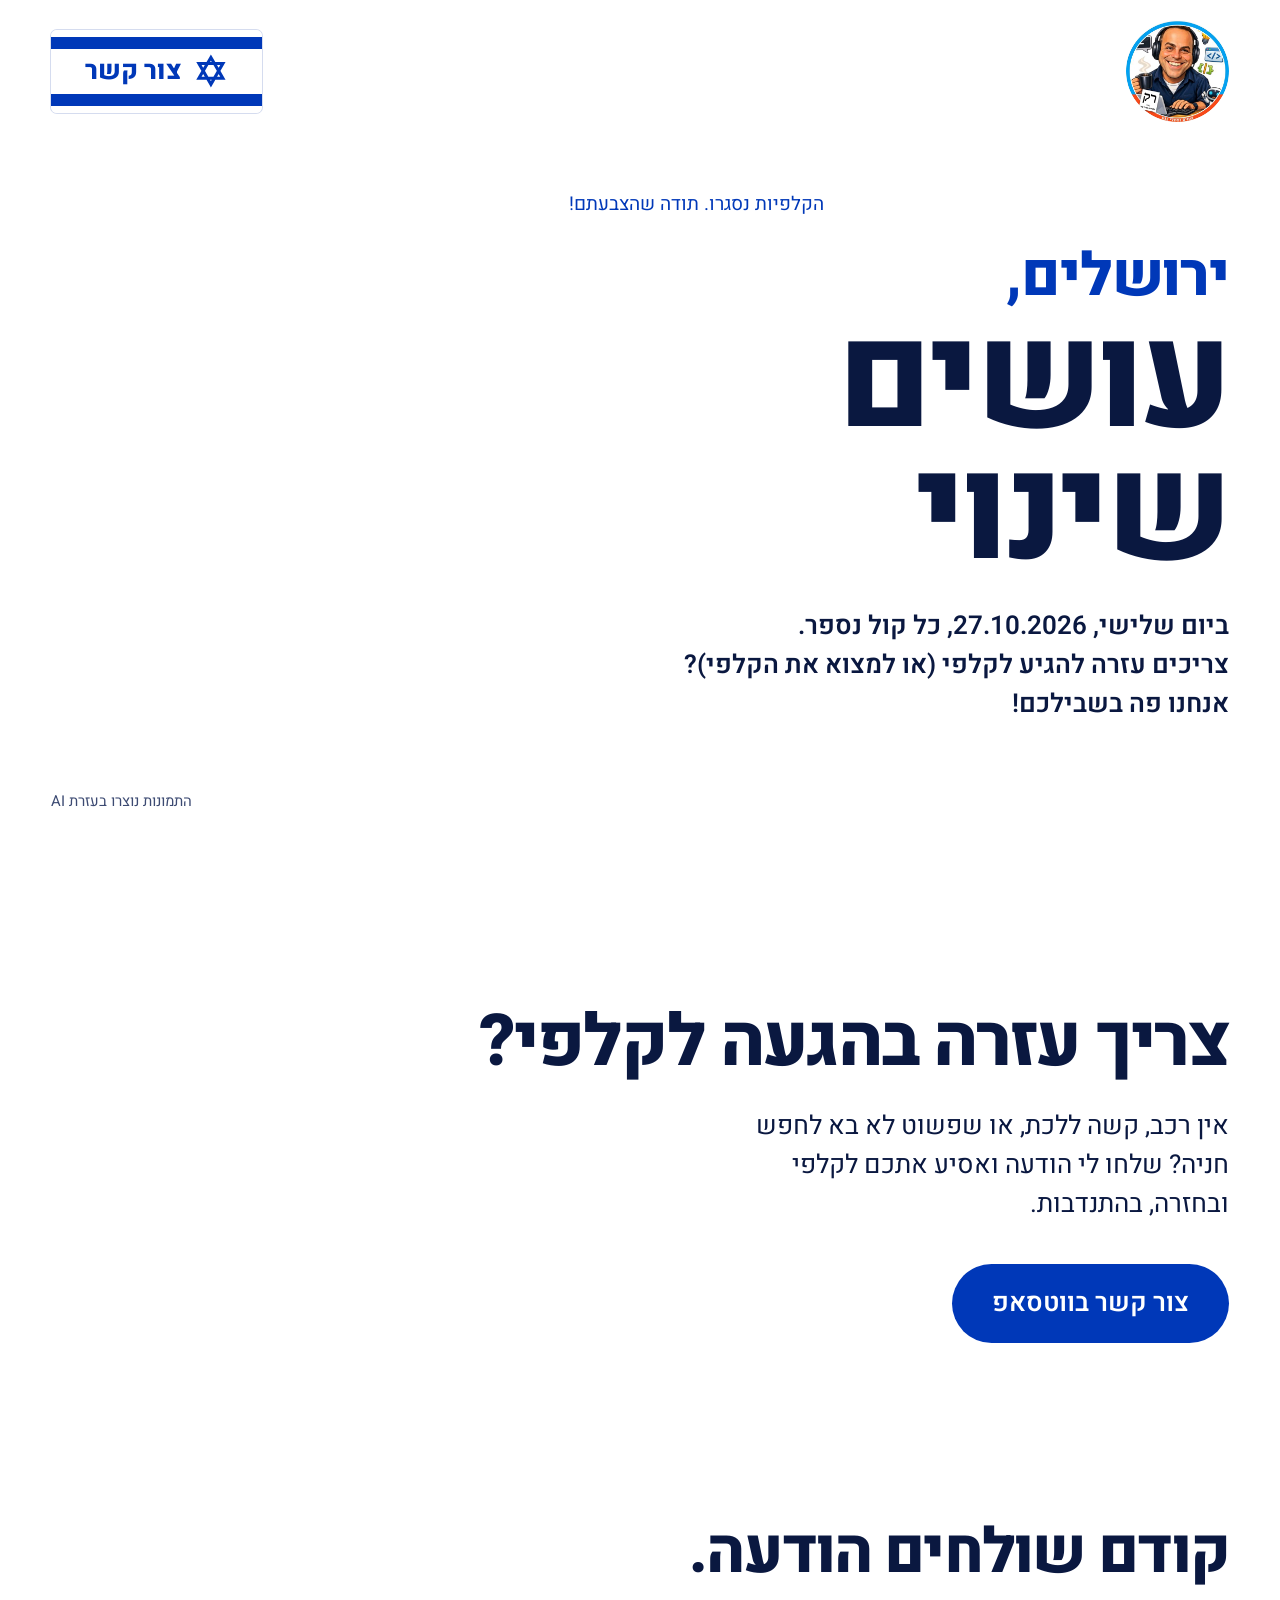
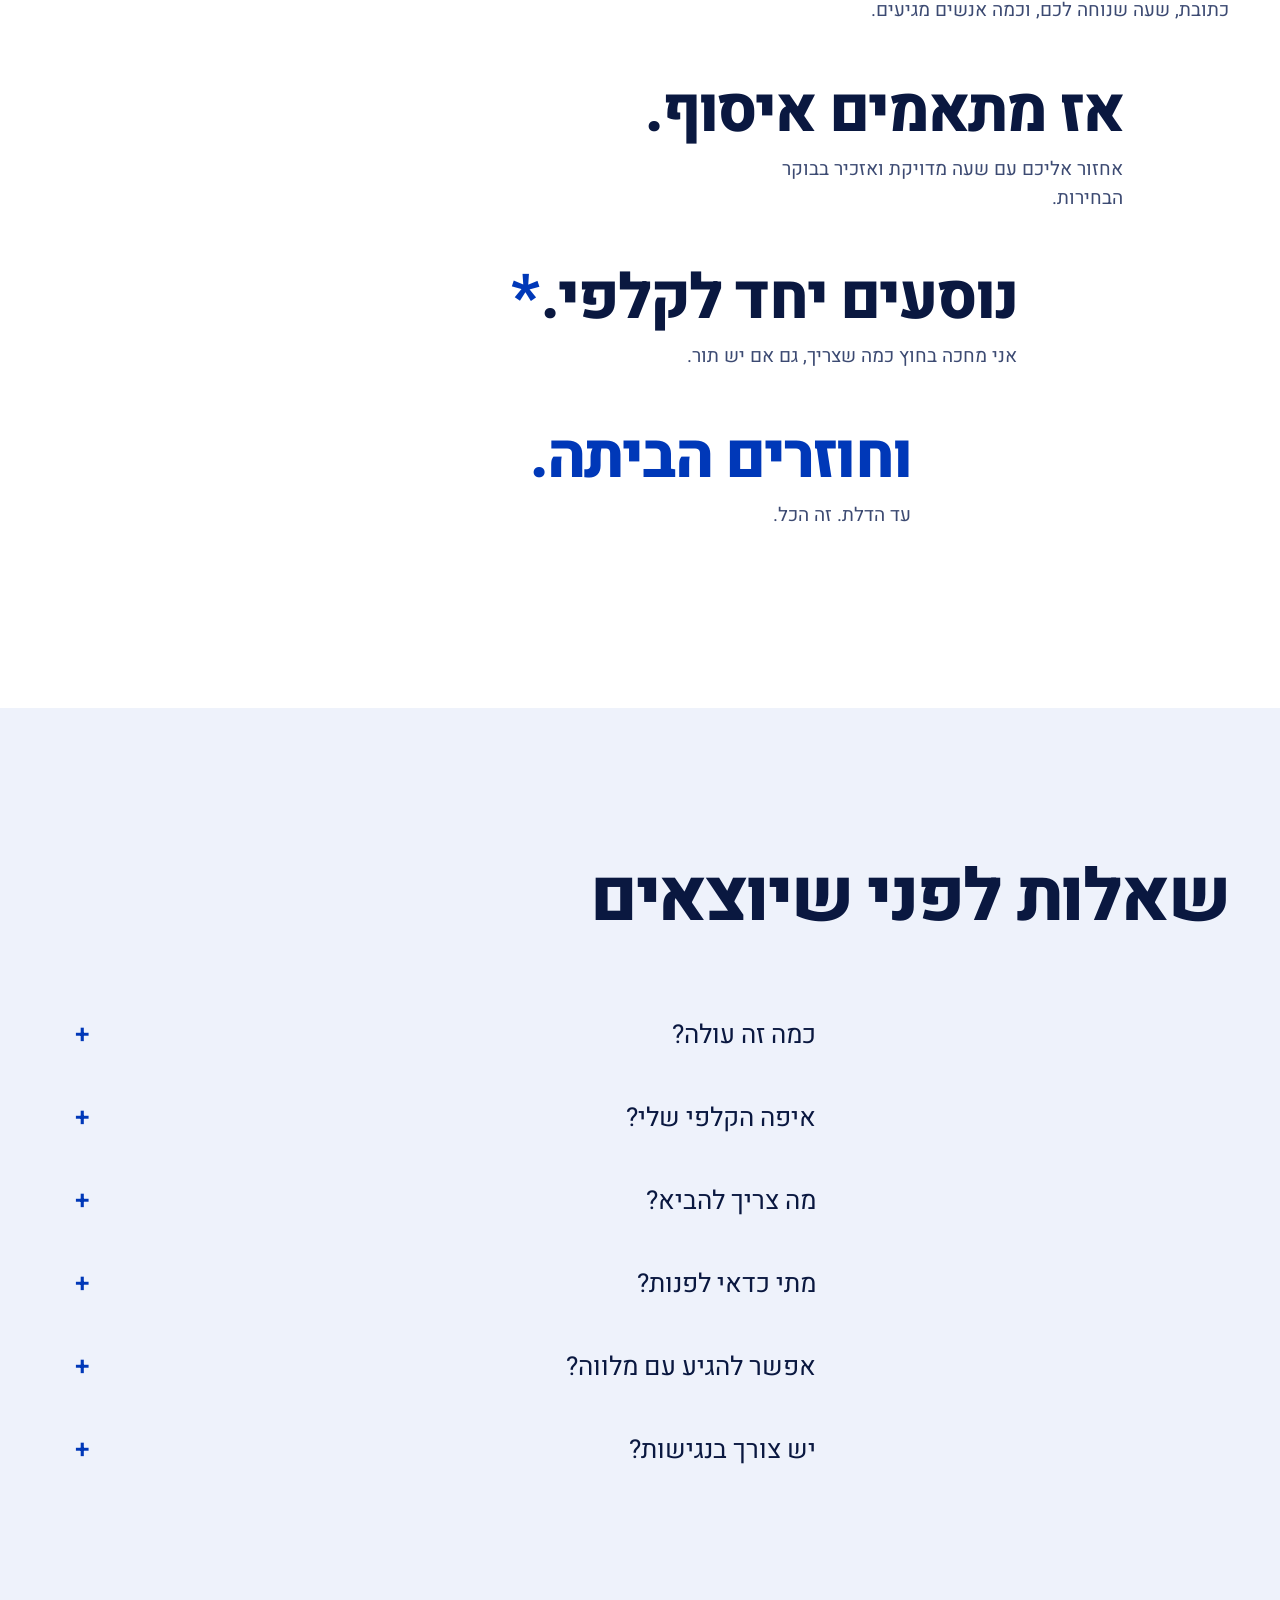
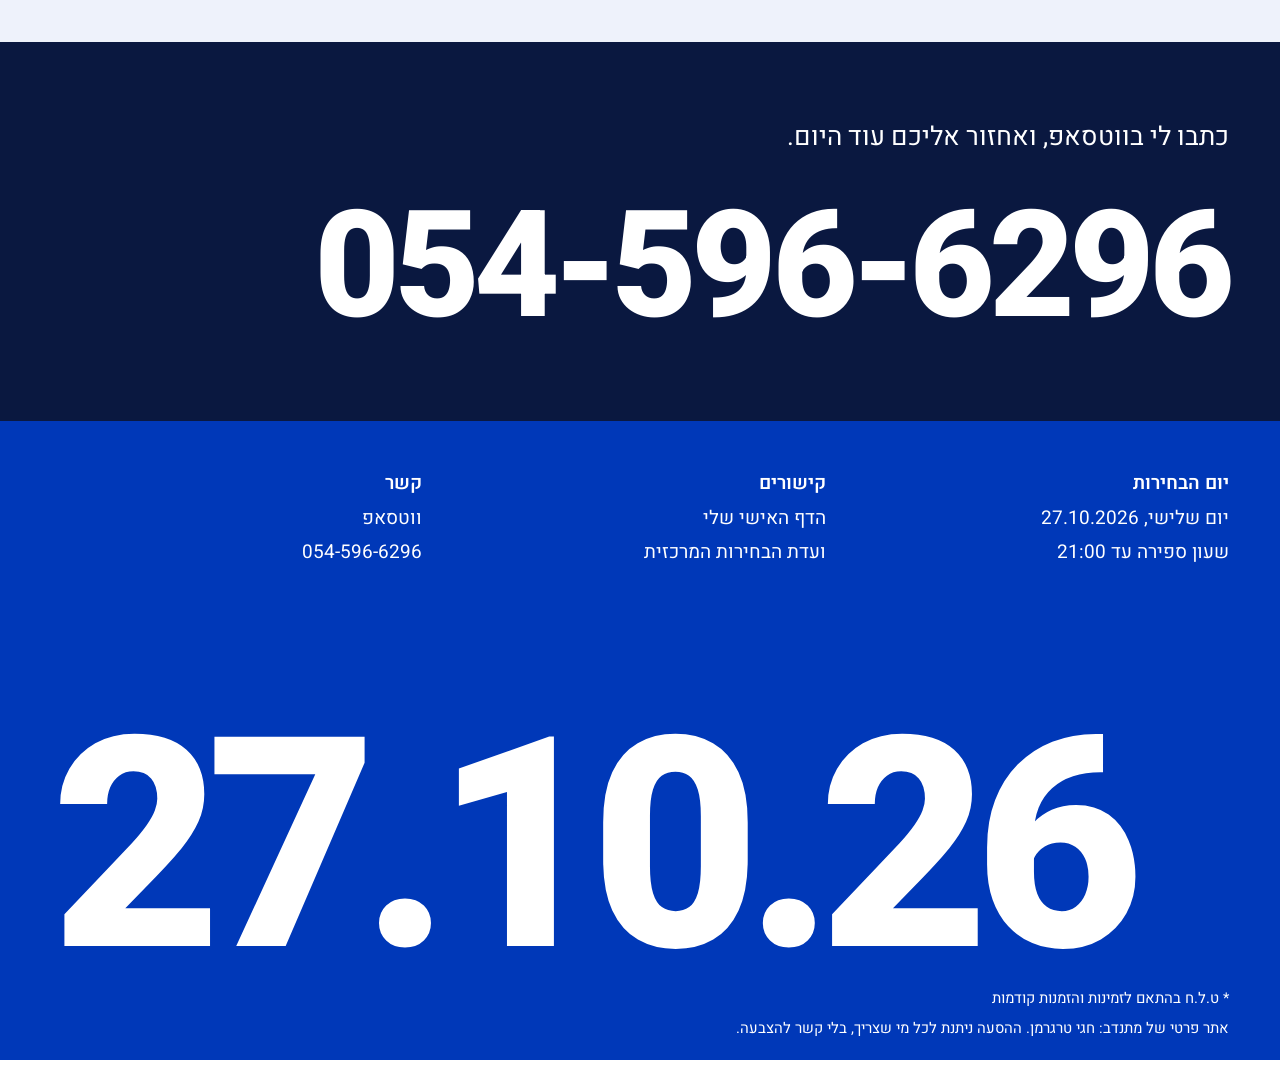
==== index.html @ 34e9d9f3 "Larger flag-style contact button; tighter contact section Co-Authored-By: Claude Opus 5.5 <noreply@a" ====
<!doctype html>
<html lang="he" dir="rtl">
<head>
<meta charset="utf-8">
<meta name="viewport" content="width=device-width, initial-scale=1">
<title>הסעה לקלפי · 27.10.2026</title>
<meta name="description" content="צריכים עזרה להגיע לקלפי ביום הבחירות, 27.10.2026? שלחו הודעה בווטסאפ ונתאם הסעה בהתנדבות.">
<meta name="theme-color" content="#0038b8">
<meta property="og:type" content="website">
<meta property="og:locale" content="he_IL">
<meta property="og:title" content="צריכים עזרה להגיע לקלפי ב־27.10?">
<meta property="og:description" content="הסעה לקלפי ביום הבחירות, בהתנדבות. שלחו הודעה בווטסאפ.">
<meta property="og:url" content="https://election-ride-2026.onrender.com/">
<meta property="og:image" content="https://election-ride-2026.onrender.com/assets/og.jpg">
<meta property="og:image:width" content="1200">
<meta property="og:image:height" content="630">
<meta name="twitter:card" content="summary_large_image">
<link rel="canonical" href="https://election-ride-2026.onrender.com/">
<link rel="icon" href="assets/icon.png">
<link rel="apple-touch-icon" href="assets/icon.png">
<link rel="preconnect" href="https://fonts.googleapis.com">
<link rel="preconnect" href="https://fonts.gstatic.com" crossorigin>
<link href="https://fonts.googleapis.com/css2?family=Heebo:wght@400;600;800&display=swap" rel="stylesheet">
<link rel="stylesheet" href="styles.css">
</head>
<body>

<header class="bar">
  <a class="me" href="https://hagaitregerman.onrender.com/" target="_blank" rel="noopener" aria-label="לדף האישי שלי (נפתח בלשונית חדשה)">
    <img src="assets/hagai-400.jpg" width="400" height="400" alt="חגי, מתנדב ההסעות">
  </a>
  <a class="btn btn--flag js-wa" href="https://wa.me/972545966296" target="_blank" rel="noopener">
    <svg class="btn__star" viewBox="0 0 24 24" aria-hidden="true"><path d="M12 2.5 20.5 17.25H3.5ZM12 21.5 3.5 6.75H20.5Z" fill="none" stroke="currentColor" stroke-width="2.2" stroke-linejoin="miter"/></svg>
    צור קשר
  </a>
</header>

<main>
  <section class="hero" aria-labelledby="q1">
    <div class="hero__text">
      <div class="mini reveal" id="countdown" dir="ltr" role="timer" aria-label="הזמן שנותר עד 21:00 ביום הבחירות">
        <div><span data-u="d">--</span><small>ימים</small></div>
        <div><span data-u="h">--</span><small>שעות</small></div>
        <div><span data-u="m">--</span><small>דקות</small></div>
        <div><span data-u="s">--</span><small>שניות</small></div>
      </div>
      <p class="city reveal" id="city" aria-hidden="true">ירושלים,</p>
      <h1 id="q1" class="display reveal">עושים שינוי</h1>
      <p class="lead reveal">ביום שלישי, 27.10.2026, כל קול נספר.<br>צריכים עזרה להגיע לקלפי (או למצוא את הקלפי)?<br>אנחנו פה בשבילכם!</p>
    </div>
    <p class="hero__credit">התמונות נוצרו בעזרת AI</p>
    <div class="hero__bg" aria-hidden="true">
      <picture class="slide is-on">
        <source media="(max-width: 1100px)" srcset="assets/slide-1-m.webp">
        <img src="assets/slide-1.webp" width="1600" height="686" alt="" decoding="async" fetchpriority="high">
      </picture>
      <picture class="slide">
        <source media="(max-width: 1100px)" srcset="assets/slide-2-m.webp">
        <img src="assets/slide-2.webp" width="1600" height="686" alt="" decoding="async" loading="lazy">
      </picture>
      <picture class="slide">
        <source media="(max-width: 1100px)" srcset="assets/slide-3-m.webp">
        <img src="assets/slide-3.webp" width="1600" height="686" alt="" decoding="async" loading="lazy">
      </picture>
      <picture class="slide">
        <source media="(max-width: 1100px)" srcset="assets/slide-4-m.webp">
        <img src="assets/slide-4.webp" width="1600" height="686" alt="" decoding="async" loading="lazy">
      </picture>
      <picture class="slide">
        <source media="(max-width: 1100px)" srcset="assets/slide-5-m.webp">
        <img src="assets/slide-5.webp" width="1600" height="686" alt="" decoding="async" loading="lazy">
      </picture>
      <picture class="slide">
        <source media="(max-width: 1100px)" srcset="assets/slide-6-m.webp">
        <img src="assets/slide-6.webp" width="1600" height="686" alt="" decoding="async" loading="lazy">
      </picture>
      <picture class="slide">
        <source media="(max-width: 1100px)" srcset="assets/slide-7-m.webp">
        <img src="assets/slide-7.webp" width="1600" height="686" alt="" decoding="async" loading="lazy">
      </picture>
    </div>
  </section>


  <section class="ask" aria-labelledby="q2">
    <h2 id="q2" class="head reveal">צריך עזרה בהגעה לקלפי?</h2>
    <p class="ask__text reveal">אין רכב, קשה ללכת, או שפשוט לא בא לחפש חניה? שלחו לי הודעה ואסיע אתכם לקלפי ובחזרה, בהתנדבות.</p>
    <a class="btn btn--blue btn--big js-wa reveal" href="https://wa.me/972545966296" target="_blank" rel="noopener">צור קשר בווטסאפ</a>
  </section>

  <section class="steps" aria-label="איך זה עובד">
    <div class="step reveal"><p class="step__line">קודם שולחים הודעה.</p><p class="step__note">כתובת, שעה שנוחה לכם, וכמה אנשים מגיעים.</p></div>
    <div class="step reveal"><p class="step__line">אז מתאמים איסוף.</p><p class="step__note">אחזור אליכם עם שעה מדויקת ואזכיר בבוקר הבחירות.</p></div>
    <div class="step reveal"><p class="step__line">נוסעים יחד לקלפי.<a class="star" href="#terms" aria-label="ראו הערה בתחתית העמוד">*</a></p><p class="step__note">אני מחכה בחוץ כמה שצריך, גם אם יש תור.</p></div>
    <div class="step reveal"><p class="step__line step__line--last">וחוזרים הביתה.</p><p class="step__note">עד הדלת. זה הכל.</p></div>
  </section>

  <section class="faq" aria-labelledby="faq-title">
    <h2 id="faq-title" class="head reveal">שאלות לפני שיוצאים</h2>
    <div class="faq__list">
      <details class="reveal"><summary>כמה זה עולה?</summary><p>כלום. ההסעה בהתנדבות מלאה, בלי תשלום ובלי התחייבות.</p></details>
      <details class="reveal"><summary>איפה הקלפי שלי?</summary><p>אפשר לבדוק באתר ועדת הבחירות המרכזית, <a href="https://www.bechirot.gov.il/" target="_blank" rel="noopener">bechirot.gov.il</a>. אם קשה לכם, שלחו לי הודעה ונבדוק יחד.</p></details>
      <details class="reveal"><summary>מה צריך להביא?</summary><p>תעודה מזהה עם תמונה: תעודת זהות, דרכון או רישיון נהיגה. בלי תעודה אי אפשר להצביע.</p></details>
      <details class="reveal"><summary>מתי כדאי לפנות?</summary><p>כמה שיותר מוקדם, רצוי עד ערב יום שני, 26.10. ביום עצמו אנסה לעזור לכל מי שפונה, כל עוד יש זמן.</p></details>
      <details class="reveal"><summary>אפשר להגיע עם מלווה?</summary><p>כן. כתבו בהודעה כמה אתם, ונתאם מקום ברכב לכולם.</p></details>
      <details class="reveal"><summary>יש צורך בנגישות?</summary><p>כתבו לי מראש מה אתם צריכים, למשל כיסא גלגלים או הליכון, ונבדוק יחד איך עושים את זה נכון.</p></details>
    </div>
  </section>

  <section class="contact" aria-label="יצירת קשר">
    <p class="contact__line reveal">כתבו לי בווטסאפ, ואחזור אליכם עוד היום.</p>
    <a class="contact__number js-wa reveal" href="https://wa.me/972545966296" target="_blank" rel="noopener" dir="ltr">054-596-6296</a>
  </section>
</main>

<footer class="foot">
  <div class="foot__cols">
    <ul><li>יום הבחירות</li><li>יום שלישי, 27.10.2026</li><li>שעון ספירה עד 21:00</li></ul>
    <ul><li>קישורים</li><li><a href="https://hagaitregerman.onrender.com/" target="_blank" rel="noopener">הדף האישי שלי</a></li><li><a href="https://www.bechirot.gov.il/" target="_blank" rel="noopener">ועדת הבחירות המרכזית</a></li></ul>
    <ul><li>קשר</li><li><a class="js-wa" href="https://wa.me/972545966296" target="_blank" rel="noopener">ווטסאפ</a></li><li dir="ltr">054-596-6296</li></ul>
  </div>
  <p class="foot__mark" dir="ltr" aria-hidden="true">27.10.26</p>
  <p class="foot__legal" id="terms">* ט.ל.ח בהתאם לזמינות והזמנות קודמות</p>
  <p class="foot__legal">אתר פרטי של מתנדב: חגי טרגרמן. ההסעה ניתנת לכל מי שצריך, בלי קשר להצבעה.</p>
</footer>

<script src="main.js" defer></script>
</body>
</html>
---- styles.css ----
:root {
  --bg: #ffffff;
  --surface: #eef2fb;
  --ink: #0a1840;
  --muted: #3c4a72;
  --blue: #0038b8;
  --blue-ink: #ffffff;
  --navy: #0a1840;

  --margin: clamp(16px, 4vw, 56px);
  --step-small: clamp(0.875rem, 0.85rem + 0.1vw, 0.9375rem);
  --step-body: clamp(1.0625rem, 1rem + 0.25vw, 1.1875rem);
  --step-lead: clamp(1.25rem, 1.1rem + 0.7vw, 1.625rem);
  --step-head: clamp(2.25rem, 1.3rem + 4vw, 5rem);
  --step-display: clamp(3.5rem, 1rem + 10vw, 10rem);

  --ease-out: cubic-bezier(0.22, 1, 0.36, 1);
}

*, *::before, *::after { box-sizing: border-box; }
html { -webkit-text-size-adjust: 100%; }
body {
  margin: 0;
  background: var(--bg);
  color: var(--ink);
  font-family: "Heebo", system-ui, sans-serif;
  font-size: var(--step-body);
  line-height: 1.5;
  overflow-x: hidden;
}
img { display: block; max-width: 100%; height: auto; }
a { color: inherit; }
:focus-visible { outline: 3px solid var(--blue); outline-offset: 3px; }
::selection { background: var(--blue); color: var(--blue-ink); }

/* Top bar: photo on the right (start), action on the left */
.bar {
  position: absolute; inset: 0 0 auto 0; z-index: 2;
  display: flex; justify-content: space-between; align-items: center;
  padding: 20px var(--margin);
}
.me { display: block; width: clamp(84px, 8vw, 124px); border-radius: 50%; transition: transform .25s var(--ease-out); }
.me img { width: 100%; border-radius: 50%; }
.me:hover { transform: scale(1.05) rotate(-2deg); }
.me:active { transform: scale(0.97); }

.btn {
  display: inline-block; text-decoration: none; font-weight: 600;
  padding: 14px 26px; border-radius: 999px; font-size: var(--step-body);
  transition: transform .2s var(--ease-out), background-color .2s;
}
.btn--blue { background: var(--blue); color: var(--blue-ink); }
.btn--blue:hover { background: var(--navy); transform: translateY(-2px); }
.btn--blue:active { transform: translateY(0) scale(0.97); }
/* The top contact button is an Israeli flag: white field, two blue stripes, a Star of David */
.btn--flag {
  display: inline-flex; align-items: center; gap: 12px;
  font-size: var(--step-lead); font-weight: 800; color: var(--blue);
  padding: 22px 34px; border-radius: 6px;
  background: linear-gradient(to bottom, #fff 0 9%, var(--blue) 9% 23%, #fff 23% 77%, var(--blue) 77% 91%, #fff 91%);
  box-shadow: 0 0 0 1px #d5dcef;
}
.btn--flag:hover { transform: translateY(-2px) rotate(-1deg); }
.btn--flag:active { transform: scale(0.97); }
.btn__star { width: 1.3em; height: 1.3em; flex: none; }
.btn--big { font-size: var(--step-lead); padding: 20px 40px; }

/* Hero: the photo sits faded in the background, the words run over it */
.hero {
  position: relative; overflow: hidden;
  min-height: 92svh;
  display: flex; align-items: center;
  padding: 150px var(--margin) 64px;
}
.hero__bg { position: absolute; inset: 0; z-index: 0; pointer-events: none; }
/* Slideshow: every picture is stacked in place; the one marked is-on fades in */
.hero__bg img {
  position: absolute; inset: 0;
  width: 100%; height: 100%; object-fit: cover; object-position: left center;
  opacity: 0; transition: opacity 2.5s ease-in-out;
  animation: drift 18s ease-in-out infinite alternate; transform-origin: 20% 100%;
}
.hero__bg .is-on img { opacity: 0.3; }
@keyframes drift { from { transform: scale(1); } to { transform: scale(1.05); } }
.hero__text { position: relative; z-index: 1; width: min(56%, 820px); }
/* Rotating city above the headline; its letters leave and arrive one after another */
.city {
  margin: 0 0 6px; color: var(--blue); font-weight: 800;
  font-size: clamp(2rem, 1rem + 3.4vw, 4.25rem); line-height: 1.05; letter-spacing: -0.02em;
  white-space: nowrap;
}
.city span { display: inline-block; transition: opacity .45s var(--ease-out), transform .45s var(--ease-out); }
.city span.out { opacity: 0; transform: translateY(-0.4em); }
.city span.pre { opacity: 0; transform: translateY(0.4em); transition: none; }
.hero__credit {
  position: absolute; z-index: 1; left: var(--margin); bottom: 16px; margin: 0;
  font-size: var(--step-small); color: var(--muted);
}
.display {
  margin: 0; font-weight: 800; font-size: var(--step-display);
  line-height: 0.92; letter-spacing: -0.03em; text-wrap: balance;
}
.lead { margin: 28px 0 0; font-size: var(--step-lead); font-weight: 600; max-width: 40ch; }

/* Small countdown above the headline; days on the far left */
.mini { display: flex; flex-wrap: wrap; gap: clamp(16px, 2vw, 28px); justify-content: flex-end; margin-bottom: 28px; color: var(--blue); text-align: center; }
.mini span { display: block; font-weight: 800; font-size: clamp(1.75rem, 1.2rem + 1.6vw, 2.75rem); line-height: 1; font-variant-numeric: tabular-nums; }
.mini small { display: block; margin-top: 4px; font-size: var(--step-small); font-weight: 600; color: var(--ink); }

/* Second question */
.ask { padding: clamp(96px, 14vw, 200px) var(--margin); max-width: 1100px; }
.head {
  margin: 0; font-weight: 800; font-size: var(--step-head);
  line-height: 1; letter-spacing: -0.03em; text-wrap: balance;
}
.ask__text { margin: 28px 0 40px; font-size: var(--step-lead); max-width: 34ch; }

/* How it works: a staircase, right to left */
.steps { padding: 0 var(--margin) clamp(96px, 14vw, 200px); display: grid; row-gap: 56px; }
.step:nth-child(2) { margin-inline-start: 9%; }
.step:nth-child(3) { margin-inline-start: 18%; }
.step:nth-child(4) { margin-inline-start: 27%; }
.step__line { margin: 0; font-weight: 800; font-size: clamp(2rem, 1rem + 3.6vw, 4.5rem); line-height: 1; letter-spacing: -0.03em; white-space: nowrap; }
.step__line--last { color: var(--blue); }
.star { color: var(--blue); text-decoration: none; margin-inline-start: 2px; }
.step__note { margin: 12px 0 0; max-width: 34ch; color: var(--muted); }

/* FAQ */
.faq { background: var(--surface); padding: clamp(96px, 12vw, 180px) var(--margin); }
.faq__list { margin-top: 64px; margin-inline-start: 33%; display: grid; gap: 8px; }
details { padding: 18px 24px; transition: background-color .2s; }
details[open] { background: var(--bg); }
summary {
  cursor: pointer; list-style: none; font-size: var(--step-lead);
  display: flex; justify-content: space-between; gap: 16px;
}
summary::-webkit-details-marker { display: none; }
summary::after { content: "+"; font-weight: 600; color: var(--blue); transition: transform .25s var(--ease-out); }
details[open] summary::after { transform: rotate(45deg); }
summary:hover { color: var(--blue); }
details p { margin: 14px 0 4px; max-width: 48ch; }

/* Contact: the number as display type */
.contact {
  background: var(--navy); color: var(--blue-ink);
  display: flex; flex-direction: column; gap: clamp(20px, 3vw, 40px);
  padding: clamp(48px, 6vw, 80px) var(--margin);
}
.contact__line { margin: 0; font-size: var(--step-lead); max-width: 40ch; }
.contact__number {
  font-weight: 800; font-size: clamp(3rem, 0.5rem + 11vw, 12rem); line-height: 1;
  letter-spacing: -0.04em; text-decoration: none; text-align: right;
  transition: color .2s;
}
.contact__number:hover { color: #9db8ff; }

/* Footer */
.foot { background: var(--blue); color: var(--blue-ink); padding: 48px var(--margin) 20px; }
.foot__cols { display: grid; grid-template-columns: repeat(3, minmax(0, 1fr)); gap: 32px; }
.foot__cols ul { list-style: none; margin: 0; padding: 0; display: grid; gap: 6px; }
.foot__cols li:first-child { font-weight: 600; }
.foot__cols a { text-decoration: none; }
.foot__cols a:hover { text-decoration: underline; }
.foot__mark {
  margin: 18vh 0 0; font-weight: 800; font-size: 23vw; line-height: 0.85;
  letter-spacing: -0.05em; text-align: left;
}
.foot__legal { margin: 8px 0 0; font-size: var(--step-small); }

/* Entrances (only when script runs) */
.js .reveal { opacity: 0; transform: translateY(24px); transition: opacity .7s var(--ease-out), transform .7s var(--ease-out); }
.js .reveal.in { opacity: 1; transform: none; }

/* Narrow screens: the photo fills the lower part of the screen behind the words */
@media (max-width: 1100px) {
  .hero { min-height: 88svh; align-items: flex-start; padding-top: 136px; }
  .hero__text { width: auto; }
  .hero__bg { top: auto; height: 80%; }
  .hero__bg img { object-fit: contain; object-position: center bottom; }
}

@media (max-width: 760px) {
  .steps { row-gap: 40px; }
  .step:nth-child(2) { margin-inline-start: 6vw; }
  .step:nth-child(3) { margin-inline-start: 12vw; }
  .step:nth-child(4) { margin-inline-start: 18vw; }
  .step__line { font-size: 8.4vw; white-space: normal; }
  .faq__list { margin-inline-start: 0; }
  details { padding: 16px 12px; }
  .foot__cols { grid-template-columns: 1fr 1fr; }
  .btn--big { display: block; text-align: center; }
}

@media (prefers-reduced-motion: reduce) {
  .hero__bg img { animation: none; transition: none; }
  .js .reveal { transform: none; transition: opacity .3s; }
  .me:hover, .btn--blue:hover, .btn--flag:hover { transform: none; }
}
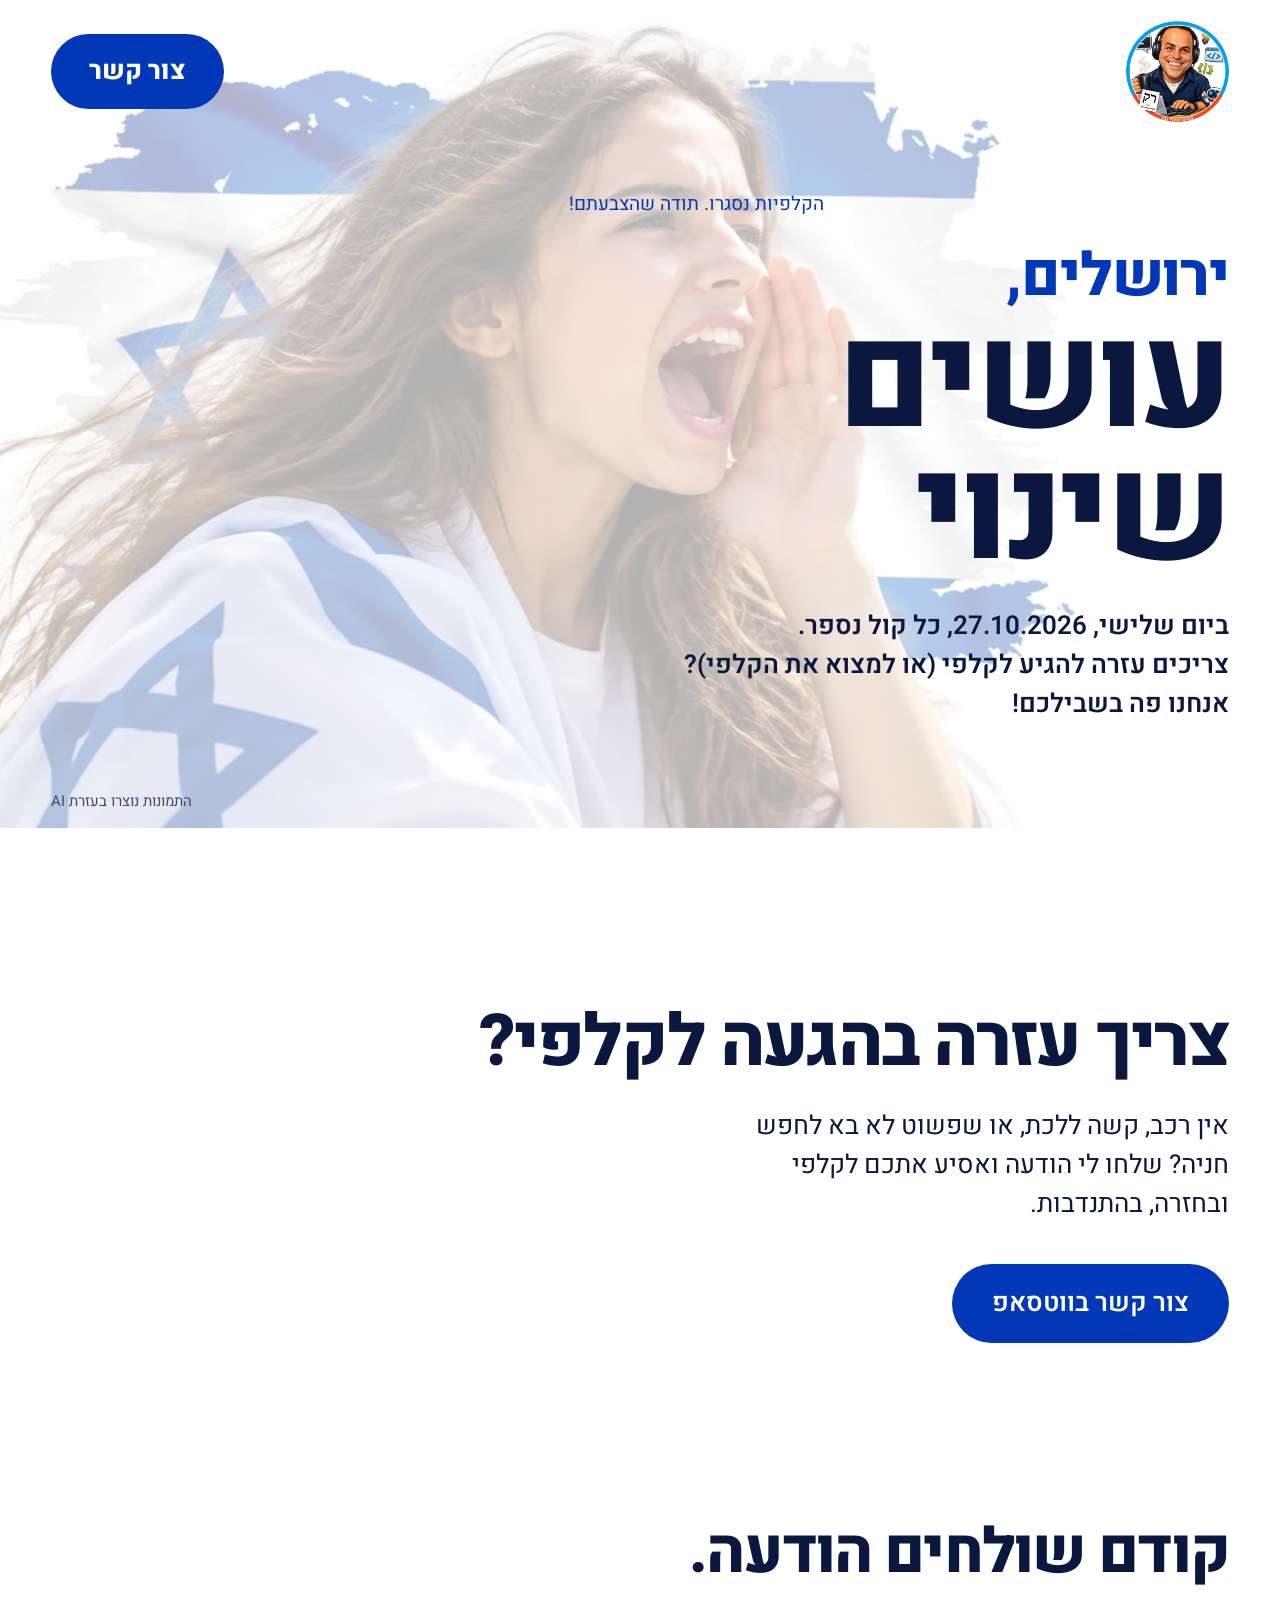
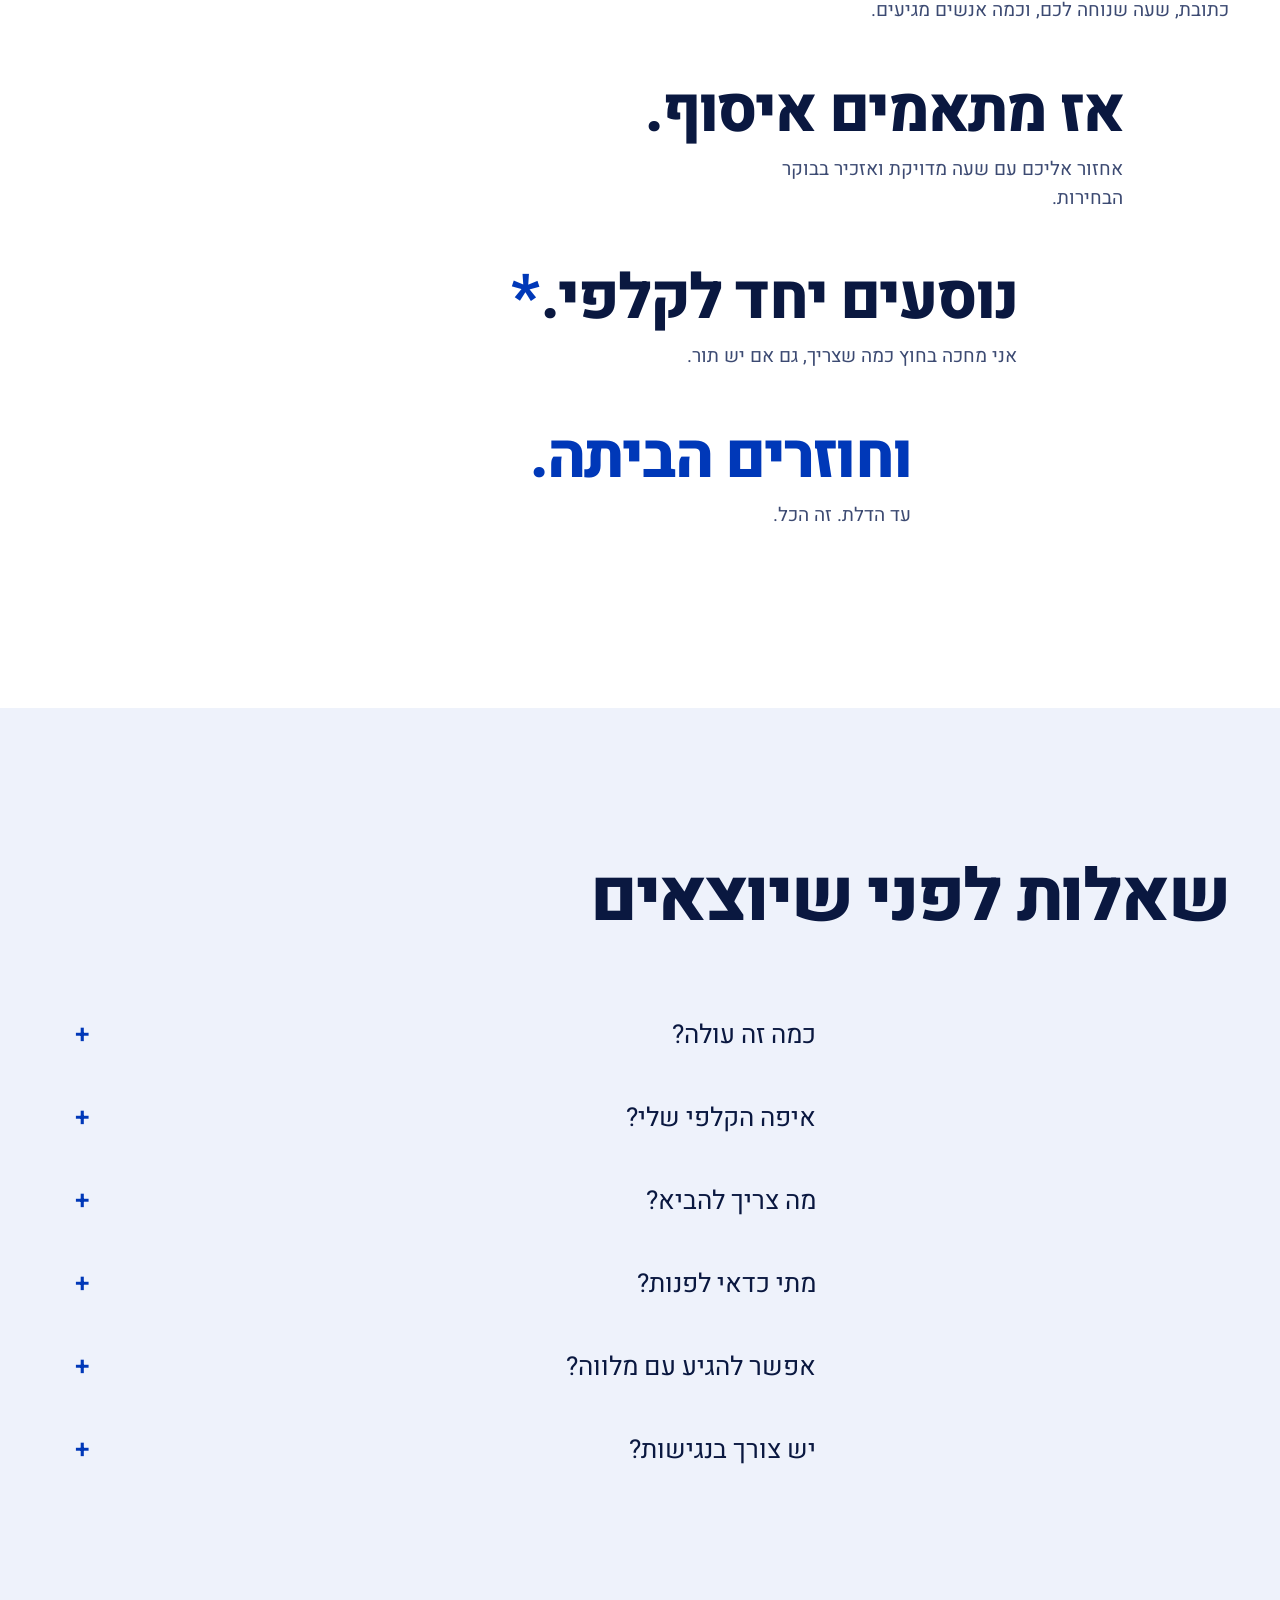
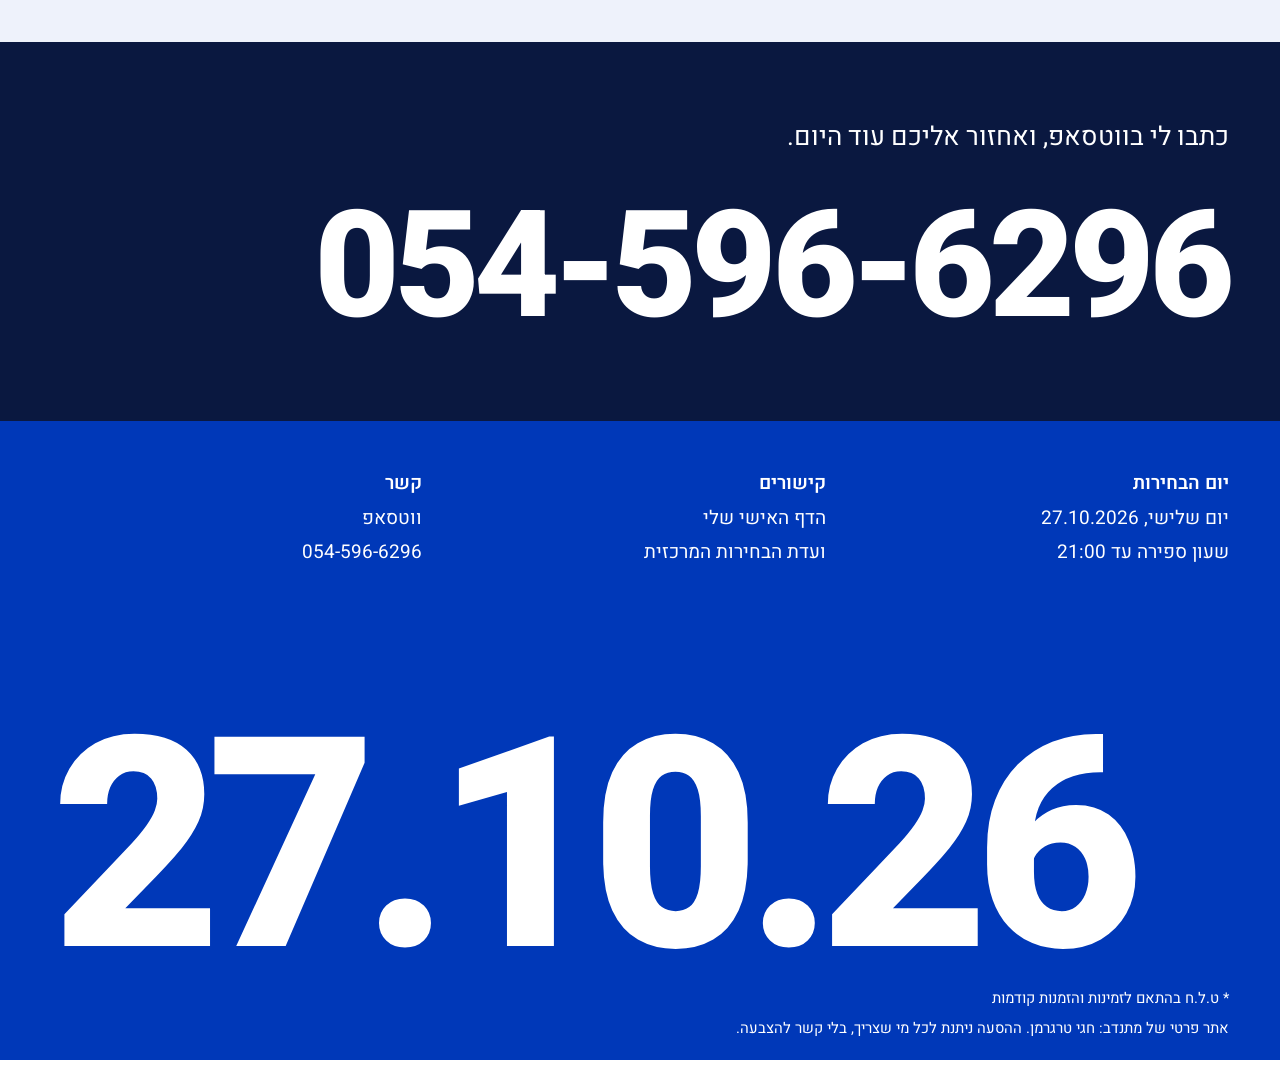
==== commit 4725369a: "Top contact button: plain blue, larger (drop flag background) Co-Authored-By: Claude Opus 5.5 <norep" ====
--- a/index.html
+++ b/index.html
@@ -29,10 +29,7 @@
   <a class="me" href="https://hagaitregerman.onrender.com/" target="_blank" rel="noopener" aria-label="לדף האישי שלי (נפתח בלשונית חדשה)">
     <img src="assets/hagai-400.jpg" width="400" height="400" alt="חגי, מתנדב ההסעות">
   </a>
-  <a class="btn btn--flag js-wa" href="https://wa.me/972545966296" target="_blank" rel="noopener">
-    <svg class="btn__star" viewBox="0 0 24 24" aria-hidden="true"><path d="M12 2.5 20.5 17.25H3.5ZM12 21.5 3.5 6.75H20.5Z" fill="none" stroke="currentColor" stroke-width="2.2" stroke-linejoin="miter"/></svg>
-    צור קשר
-  </a>
+  <a class="btn btn--blue btn--top js-wa" href="https://wa.me/972545966296" target="_blank" rel="noopener">צור קשר</a>
 </header>
 
 <main>
--- a/styles.css
+++ b/styles.css
@@ -52,17 +52,8 @@
 .btn--blue { background: var(--blue); color: var(--blue-ink); }
 .btn--blue:hover { background: var(--navy); transform: translateY(-2px); }
 .btn--blue:active { transform: translateY(0) scale(0.97); }
-/* The top contact button is an Israeli flag: white field, two blue stripes, a Star of David */
-.btn--flag {
-  display: inline-flex; align-items: center; gap: 12px;
-  font-size: var(--step-lead); font-weight: 800; color: var(--blue);
-  padding: 22px 34px; border-radius: 6px;
-  background: linear-gradient(to bottom, #fff 0 9%, var(--blue) 9% 23%, #fff 23% 77%, var(--blue) 77% 91%, #fff 91%);
-  box-shadow: 0 0 0 1px #d5dcef;
-}
-.btn--flag:hover { transform: translateY(-2px) rotate(-1deg); }
-.btn--flag:active { transform: scale(0.97); }
-.btn__star { width: 1.3em; height: 1.3em; flex: none; }
+/* The top contact button: larger than the rest */
+.btn--top { font-size: var(--step-lead); font-weight: 800; padding: 18px 38px; }
 .btn--big { font-size: var(--step-lead); padding: 20px 40px; }
 
 /* Hero: the photo sits faded in the background, the words run over it */
@@ -194,5 +185,5 @@
 @media (prefers-reduced-motion: reduce) {
   .hero__bg img { animation: none; transition: none; }
   .js .reveal { transform: none; transition: opacity .3s; }
-  .me:hover, .btn--blue:hover, .btn--flag:hover { transform: none; }
+  .me:hover, .btn--blue:hover { transform: none; }
 }
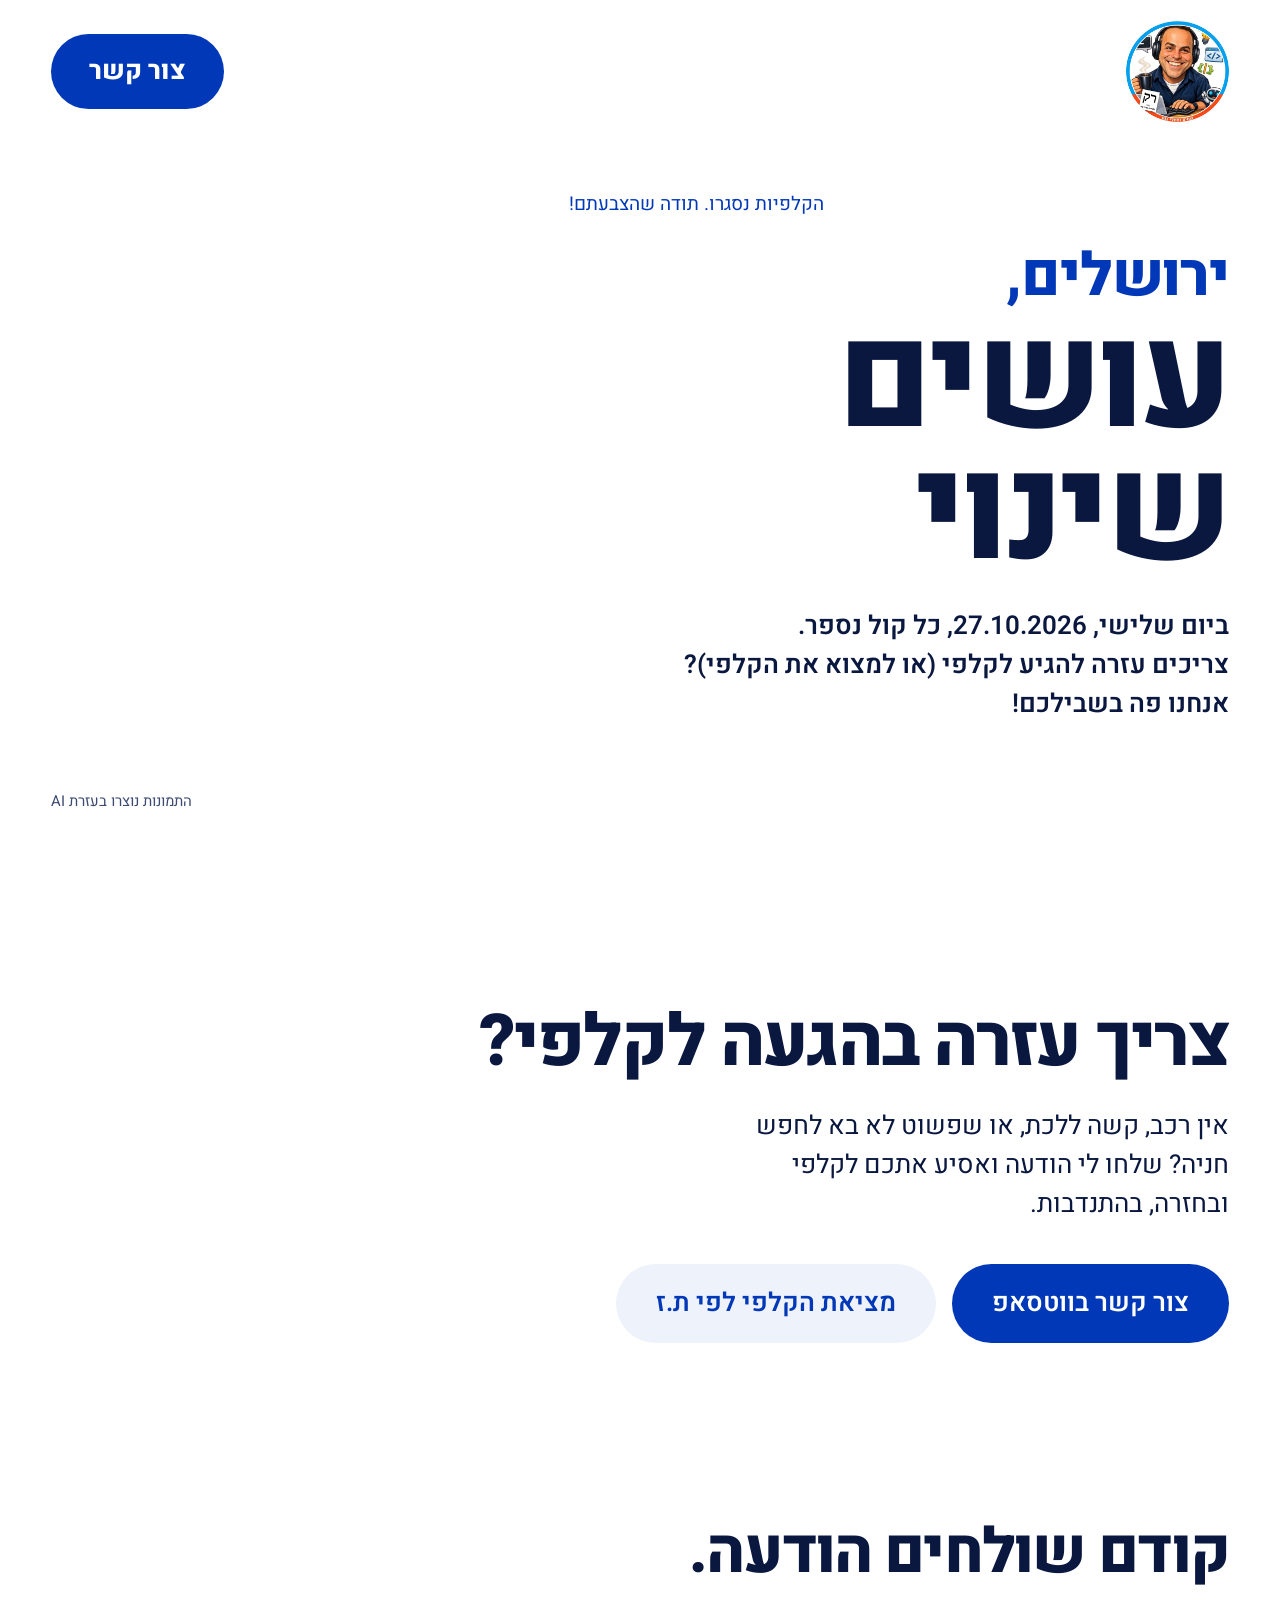
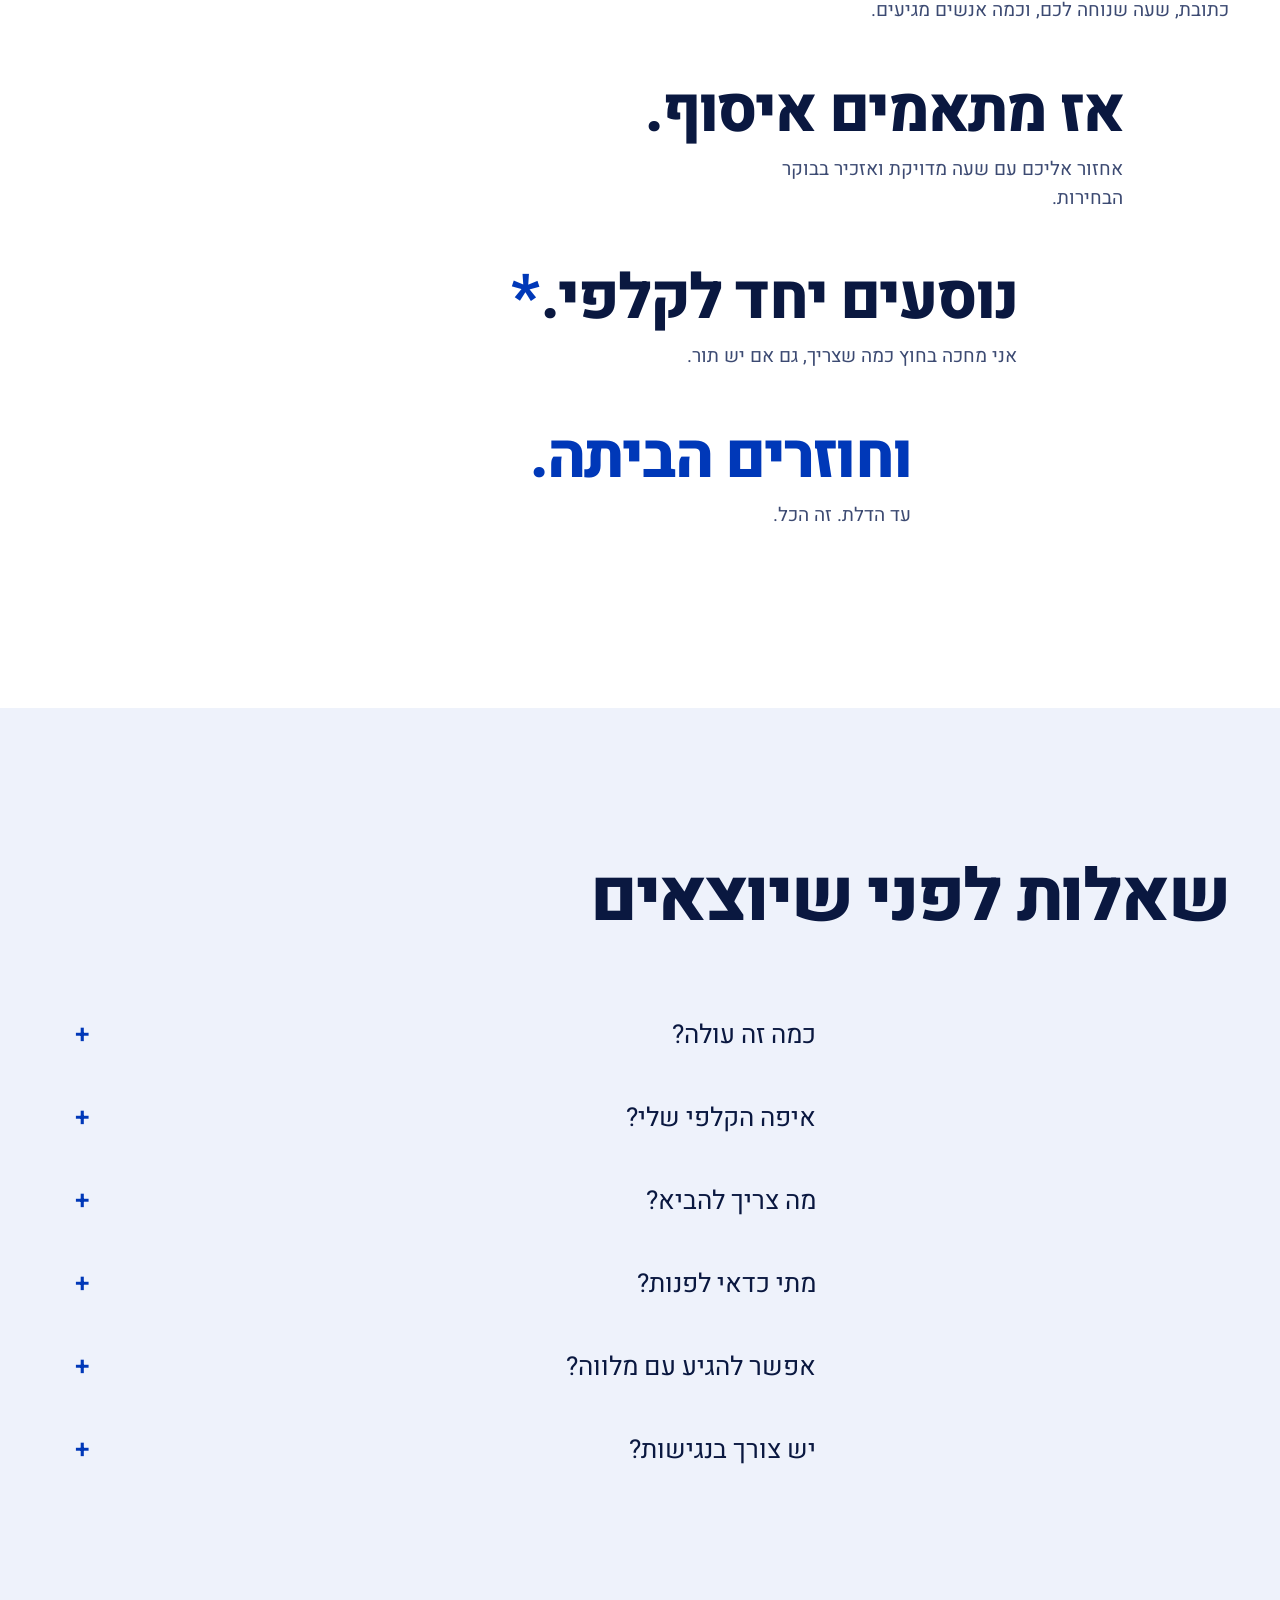
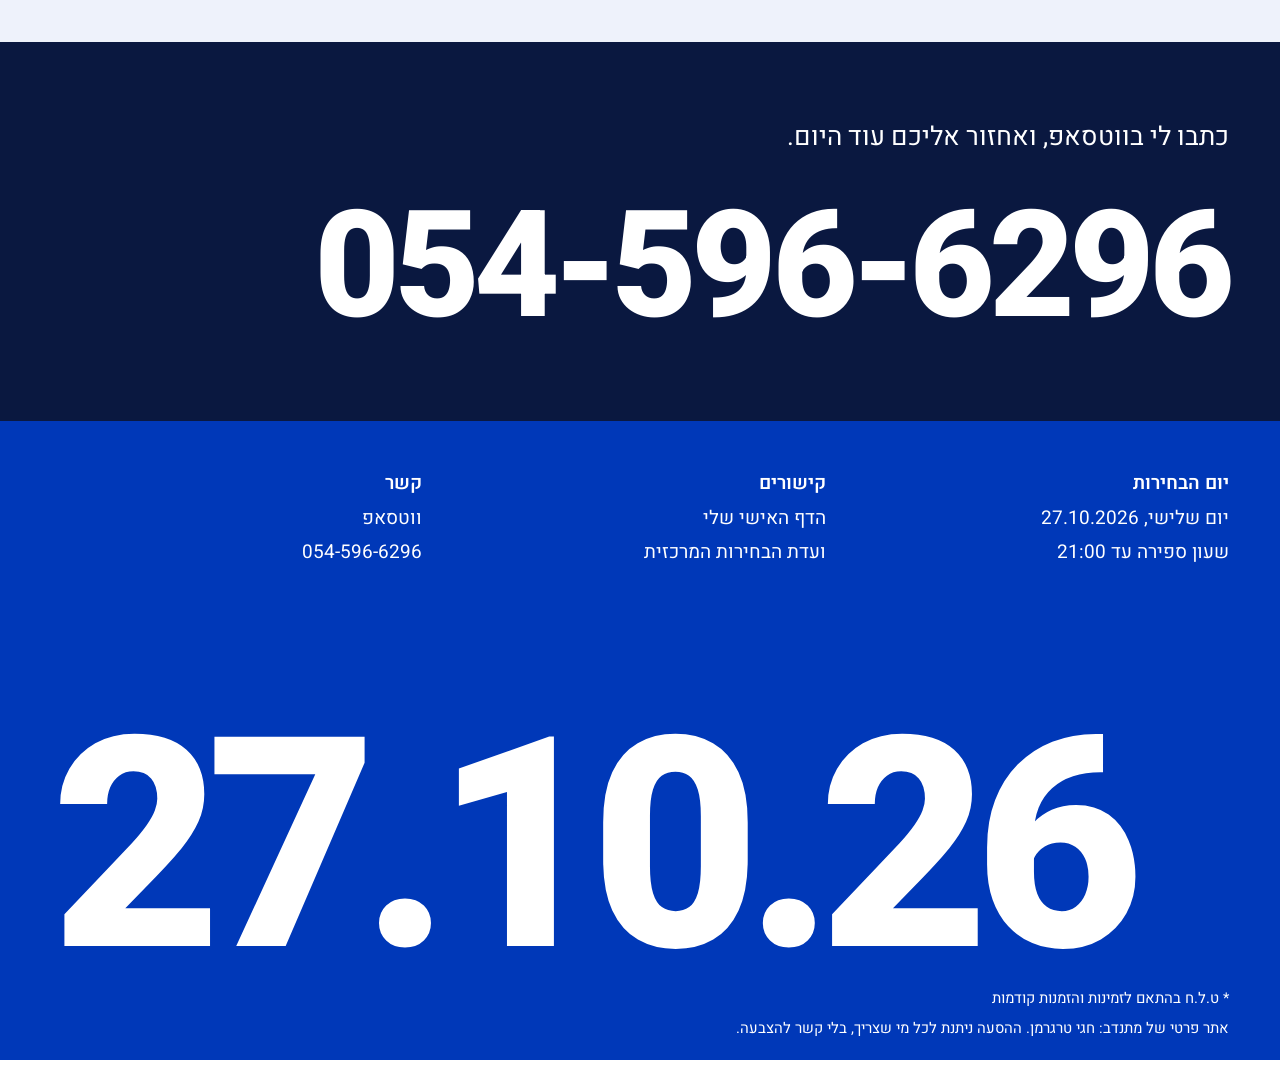
==== commit 83ebf5d1: "Add polling-station lookup button beside the WhatsApp button Co-Authored-By: Claude Opus 5.5 <norepl" ====
--- a/index.html
+++ b/index.html
@@ -82,7 +82,10 @@
   <section class="ask" aria-labelledby="q2">
     <h2 id="q2" class="head reveal">צריך עזרה בהגעה לקלפי?</h2>
     <p class="ask__text reveal">אין רכב, קשה ללכת, או שפשוט לא בא לחפש חניה? שלחו לי הודעה ואסיע אתכם לקלפי ובחזרה, בהתנדבות.</p>
-    <a class="btn btn--blue btn--big js-wa reveal" href="https://wa.me/972545966296" target="_blank" rel="noopener">צור קשר בווטסאפ</a>
+    <div class="ask__actions reveal">
+      <a class="btn btn--blue btn--big js-wa" href="https://wa.me/972545966296" target="_blank" rel="noopener">צור קשר בווטסאפ</a>
+      <a class="btn btn--soft btn--big" href="https://www.gov.il/apps/moin/bocharim/" target="_blank" rel="noopener">מציאת הקלפי לפי ת.ז</a>
+    </div>
   </section>
 
   <section class="steps" aria-label="איך זה עובד">
--- a/styles.css
+++ b/styles.css
@@ -55,6 +55,10 @@
 /* The top contact button: larger than the rest */
 .btn--top { font-size: var(--step-lead); font-weight: 800; padding: 18px 38px; }
 .btn--big { font-size: var(--step-lead); padding: 20px 40px; }
+.btn--soft { background: var(--surface); color: var(--blue); }
+.btn--soft:hover { background: #dfe6f8; transform: translateY(-2px); }
+.btn--soft:active { transform: translateY(0) scale(0.97); }
+.ask__actions { display: flex; flex-wrap: wrap; gap: 16px; }
 
 /* Hero: the photo sits faded in the background, the words run over it */
 .hero {
@@ -179,7 +183,7 @@
   .faq__list { margin-inline-start: 0; }
   details { padding: 16px 12px; }
   .foot__cols { grid-template-columns: 1fr 1fr; }
-  .btn--big { display: block; text-align: center; }
+  .btn--big { display: block; text-align: center; flex: 1 1 100%; }
 }
 
 @media (prefers-reduced-motion: reduce) {
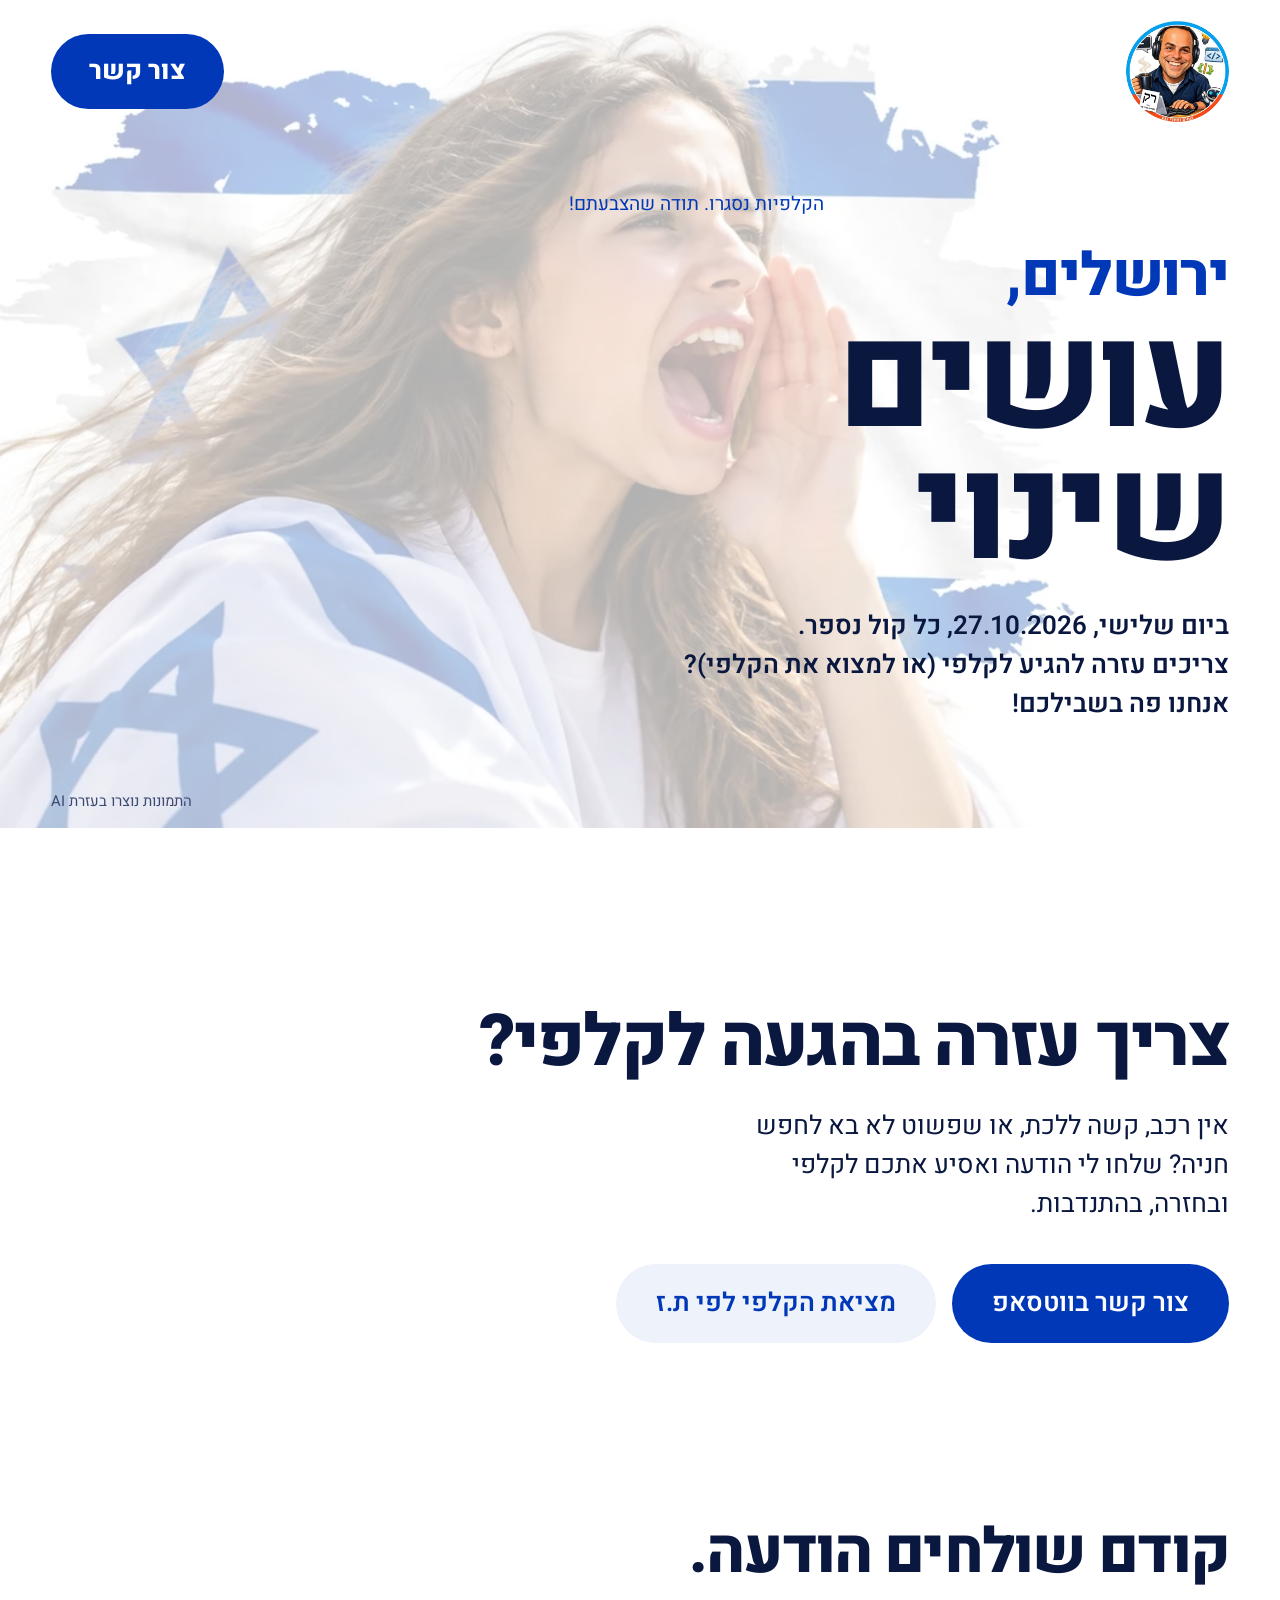
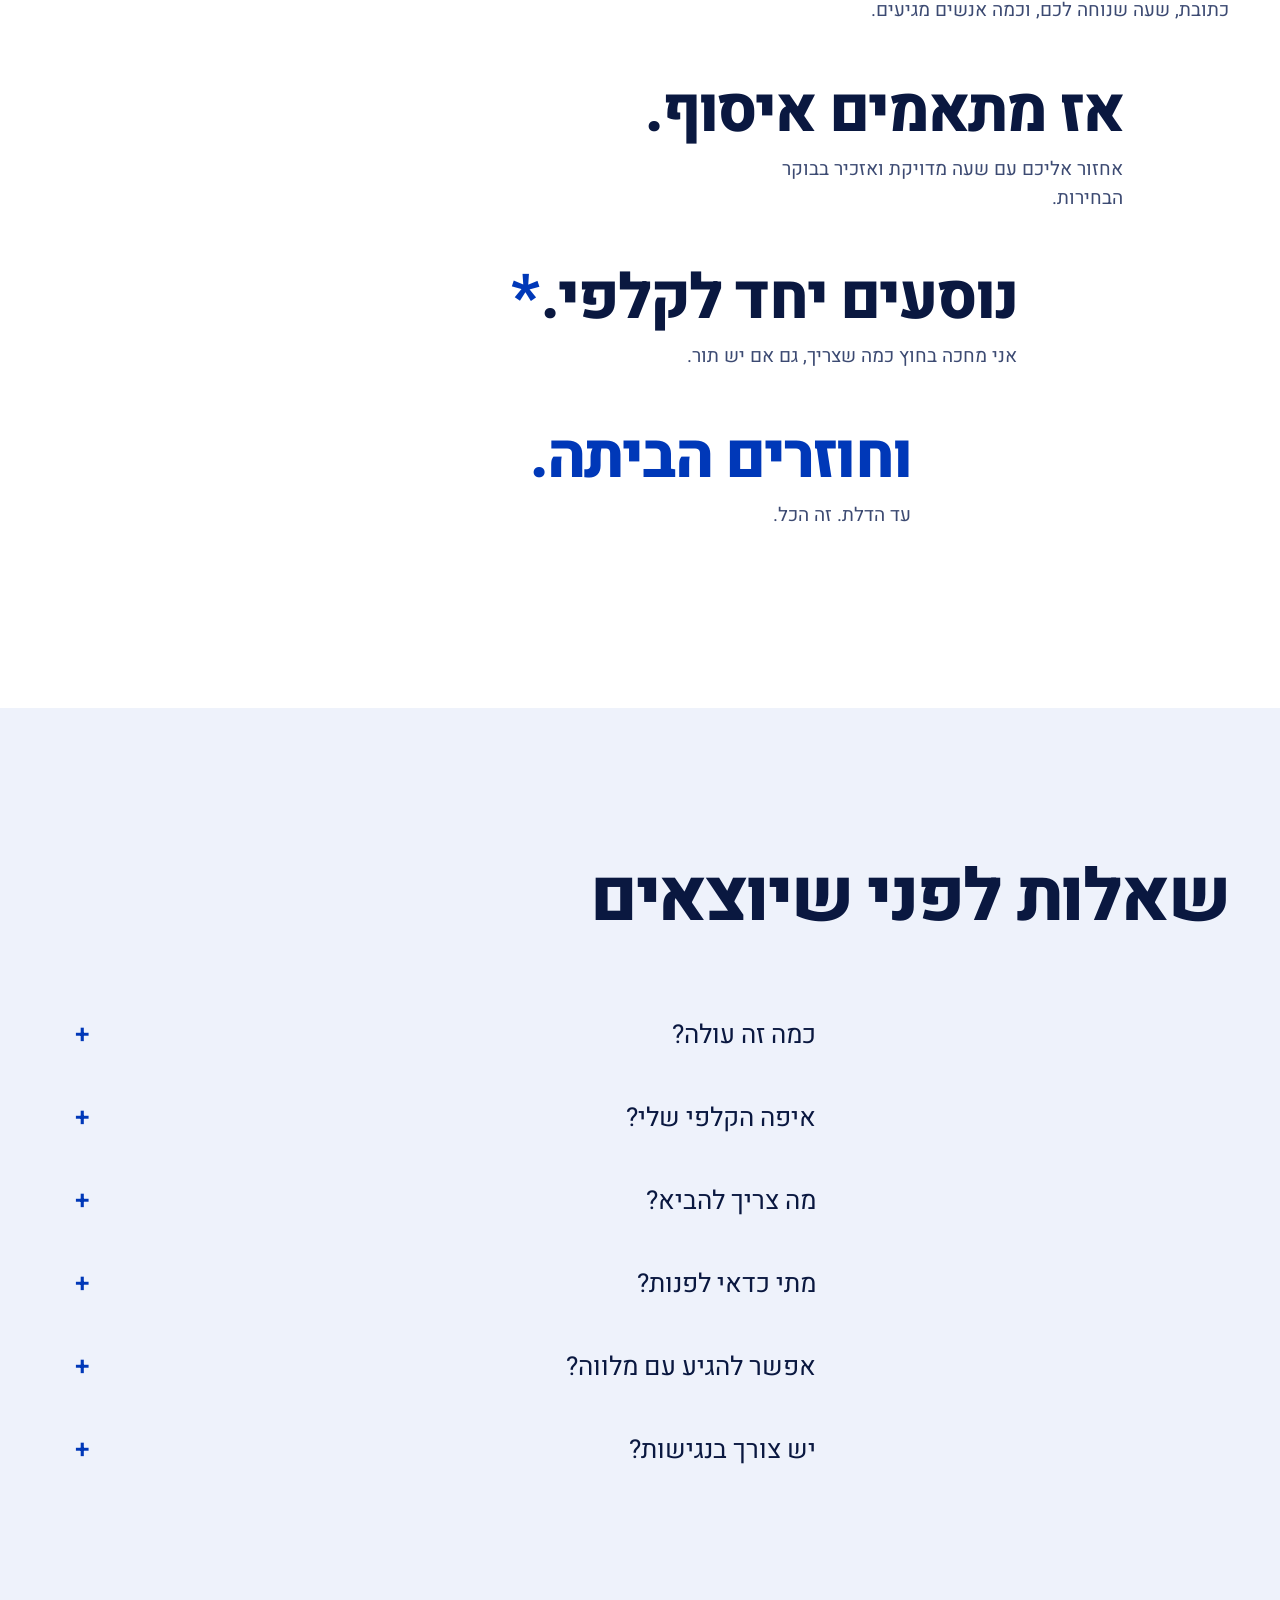
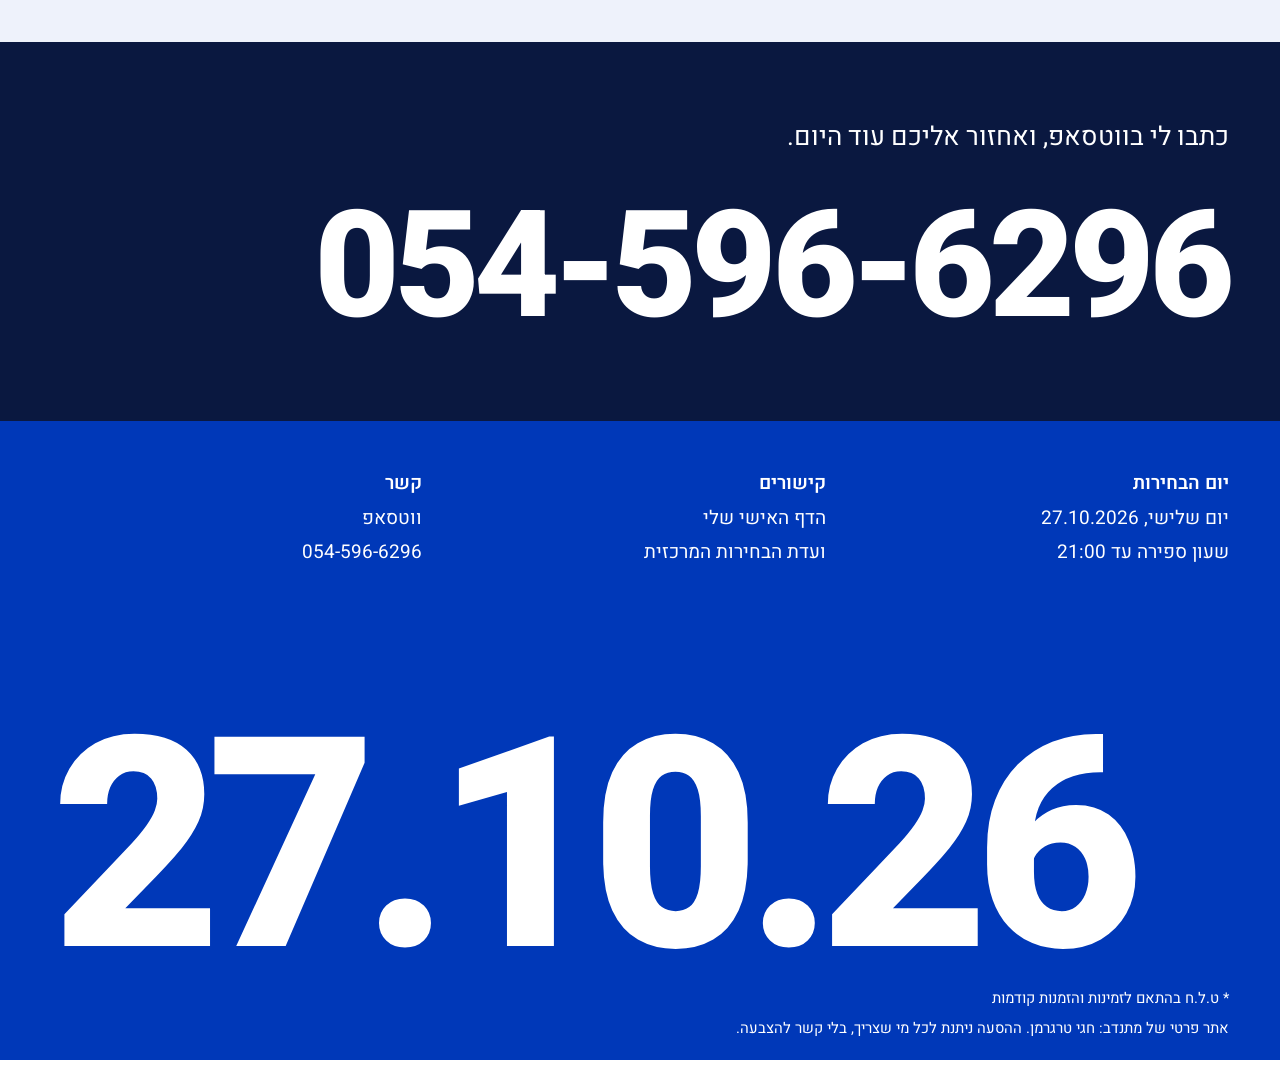
==== commit 0493508a: "Point the polling-station FAQ at the gov.il lookup by ID Co-Authored-By: Claude Opus 5.5 <noreply@an" ====
--- a/index.html
+++ b/index.html
@@ -99,7 +99,7 @@
     <h2 id="faq-title" class="head reveal">שאלות לפני שיוצאים</h2>
     <div class="faq__list">
       <details class="reveal"><summary>כמה זה עולה?</summary><p>כלום. ההסעה בהתנדבות מלאה, בלי תשלום ובלי התחייבות.</p></details>
-      <details class="reveal"><summary>איפה הקלפי שלי?</summary><p>אפשר לבדוק באתר ועדת הבחירות המרכזית, <a href="https://www.bechirot.gov.il/" target="_blank" rel="noopener">bechirot.gov.il</a>. אם קשה לכם, שלחו לי הודעה ונבדוק יחד.</p></details>
+      <details class="reveal"><summary>איפה הקלפי שלי?</summary><p>אפשר לבדוק לפי מספר תעודת זהות <a href="https://www.gov.il/apps/moin/bocharim/" target="_blank" rel="noopener">באתר הממשלתי לאיתור קלפי</a>. אם קשה לכם, שלחו לי הודעה ונבדוק יחד.</p></details>
       <details class="reveal"><summary>מה צריך להביא?</summary><p>תעודה מזהה עם תמונה: תעודת זהות, דרכון או רישיון נהיגה. בלי תעודה אי אפשר להצביע.</p></details>
       <details class="reveal"><summary>מתי כדאי לפנות?</summary><p>כמה שיותר מוקדם, רצוי עד ערב יום שני, 26.10. ביום עצמו אנסה לעזור לכל מי שפונה, כל עוד יש זמן.</p></details>
       <details class="reveal"><summary>אפשר להגיע עם מלווה?</summary><p>כן. כתבו בהודעה כמה אתם, ונתאם מקום ברכב לכולם.</p></details>
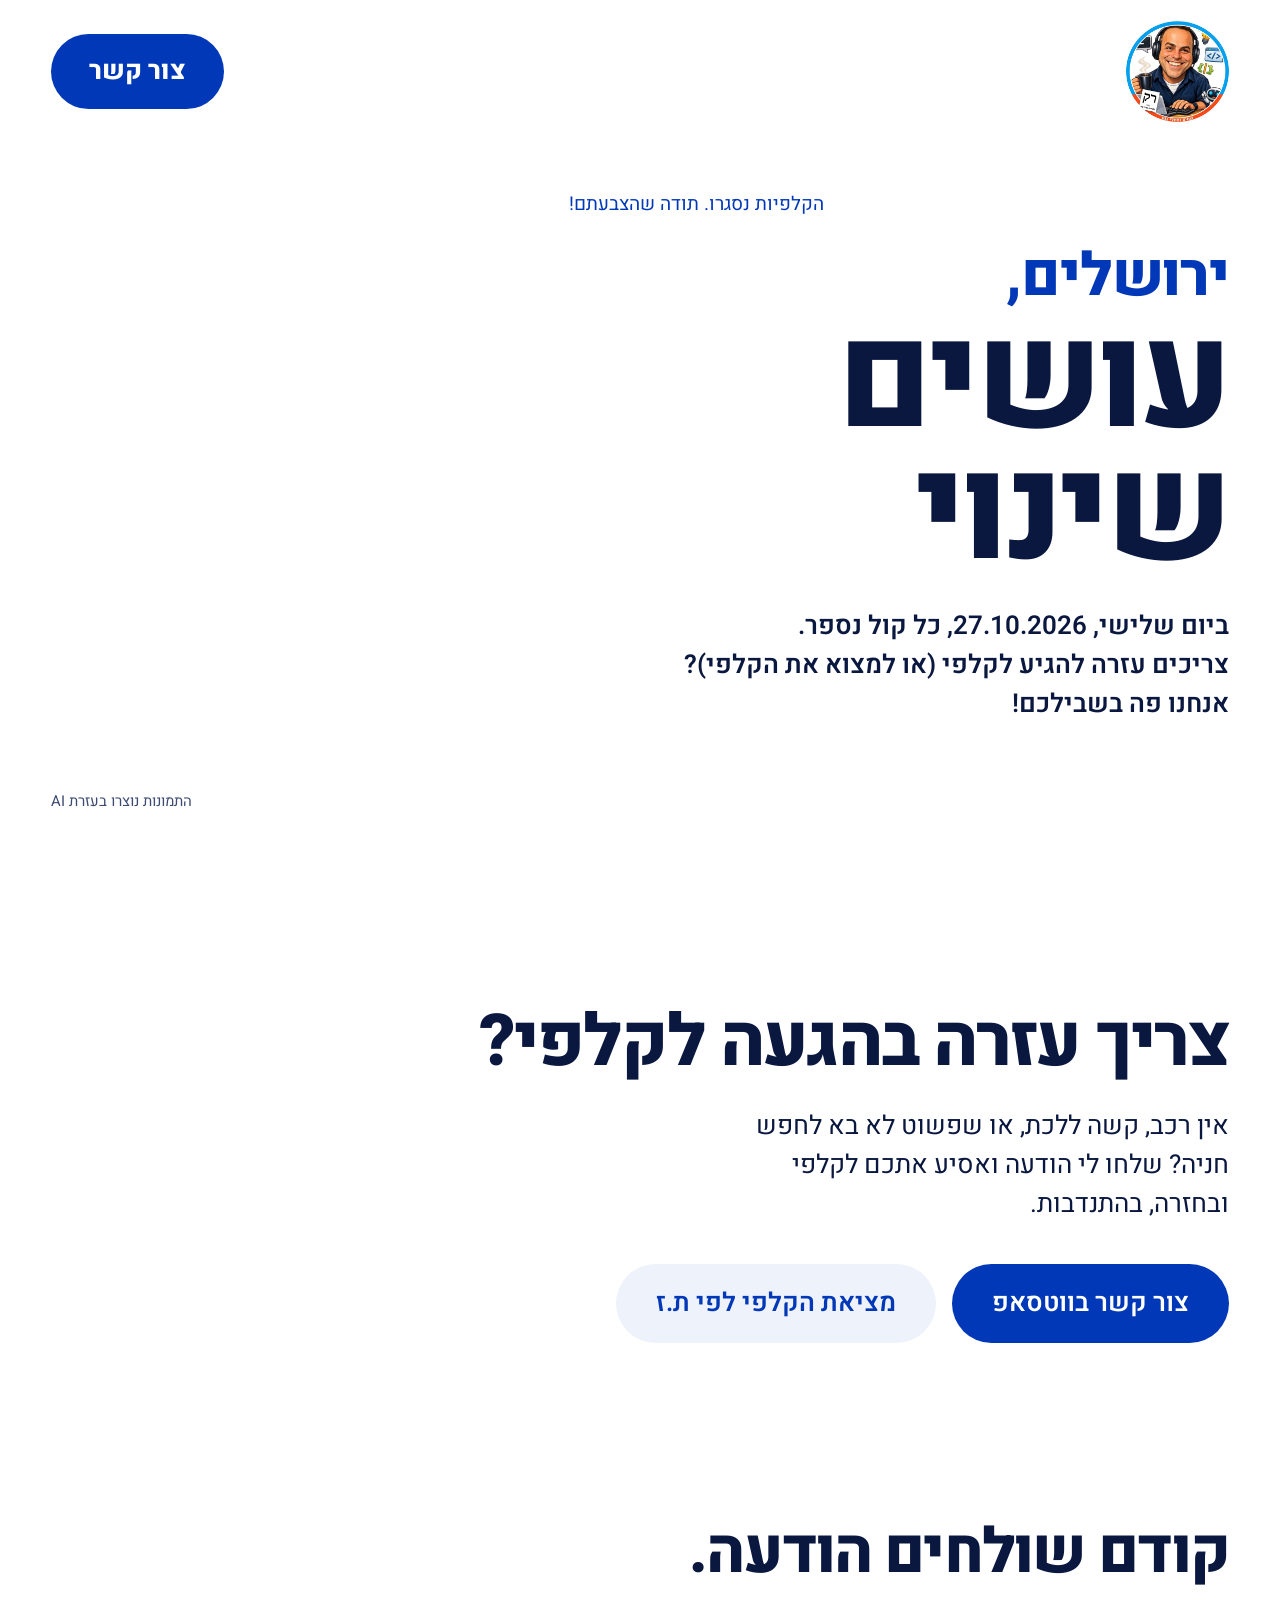
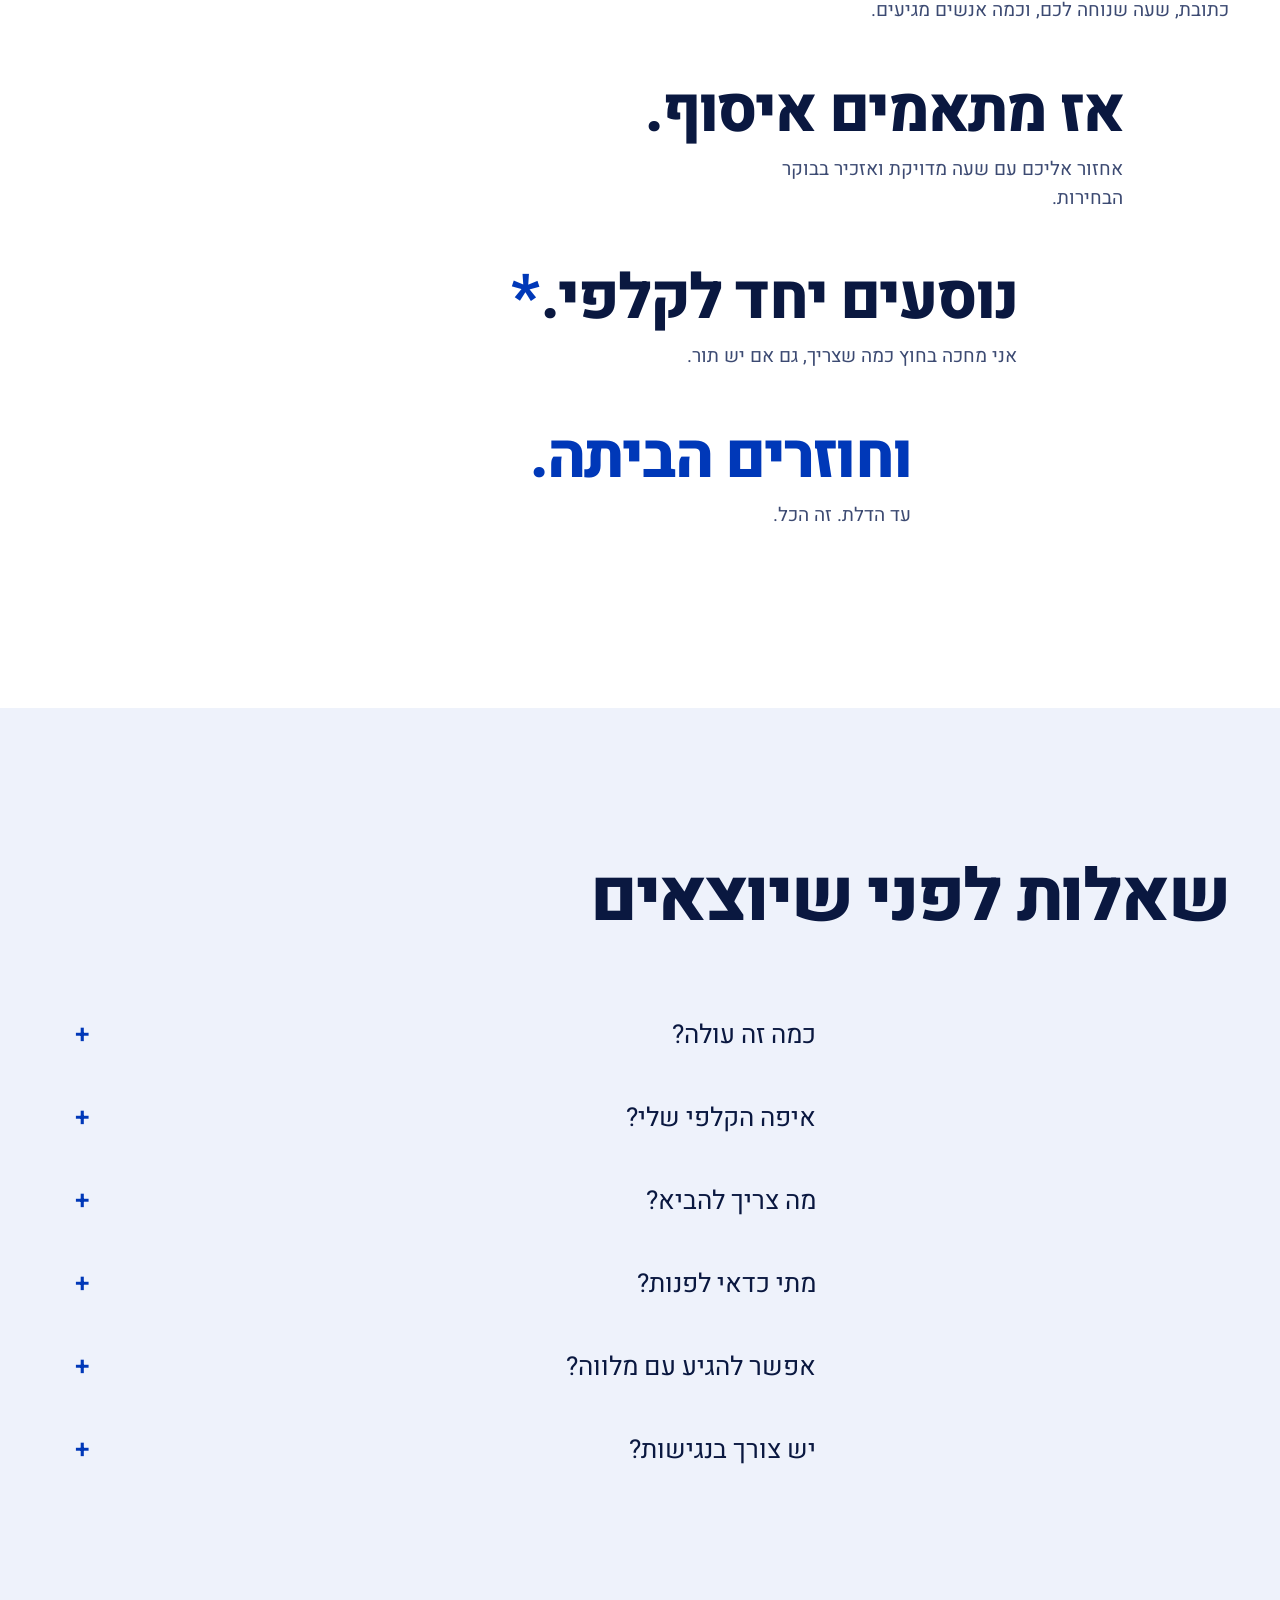
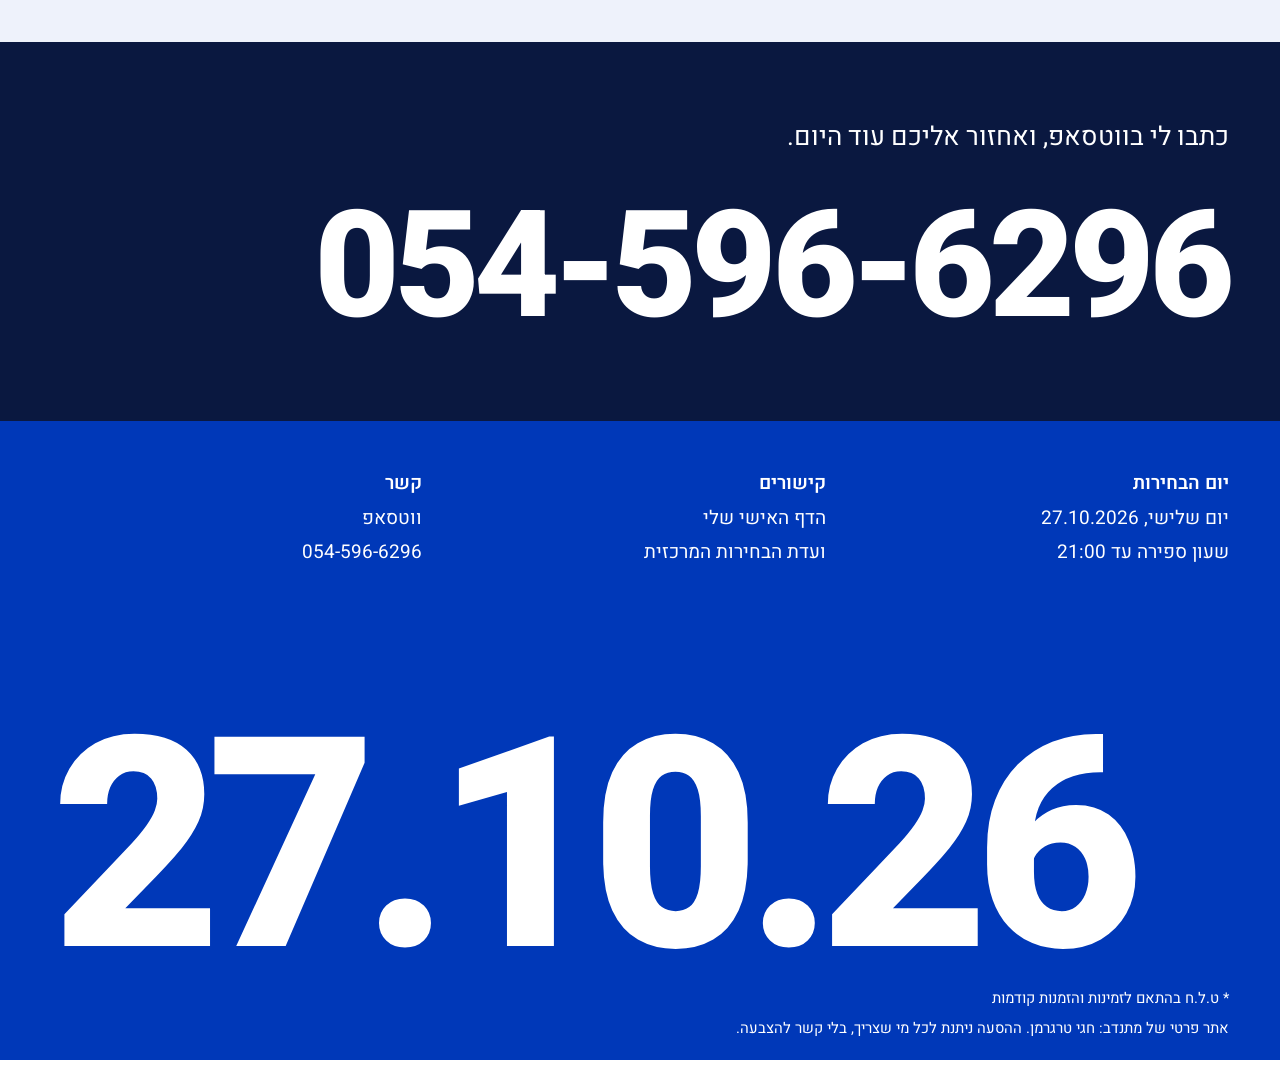
==== commit a46146c7: "Add the elections call-centre numbers to the polling-station FAQ Co-Authored-By: Claude Opus 5.5 <no" ====
--- a/index.html
+++ b/index.html
@@ -99,7 +99,7 @@
     <h2 id="faq-title" class="head reveal">שאלות לפני שיוצאים</h2>
     <div class="faq__list">
       <details class="reveal"><summary>כמה זה עולה?</summary><p>כלום. ההסעה בהתנדבות מלאה, בלי תשלום ובלי התחייבות.</p></details>
-      <details class="reveal"><summary>איפה הקלפי שלי?</summary><p>אפשר לבדוק לפי מספר תעודת זהות <a href="https://www.gov.il/apps/moin/bocharim/" target="_blank" rel="noopener">באתר הממשלתי לאיתור קלפי</a>. אם קשה לכם, שלחו לי הודעה ונבדוק יחד.</p></details>
+      <details class="reveal"><summary>איפה הקלפי שלי?</summary><p>אפשר לבדוק לפי מספר תעודת זהות <a href="https://www.gov.il/apps/moin/bocharim/" target="_blank" rel="noopener">באתר הממשלתי לאיתור קלפי</a>. אם קשה לכם, שלחו לי הודעה ונבדוק יחד.<br>מידע נוסף ניתן לקבל במוקד הטלפוני שמספרו <a href="tel:1800101975" dir="ltr">1-800-101975</a> | <a href="tel:0732458358" dir="ltr">073-2458358</a></p></details>
       <details class="reveal"><summary>מה צריך להביא?</summary><p>תעודה מזהה עם תמונה: תעודת זהות, דרכון או רישיון נהיגה. בלי תעודה אי אפשר להצביע.</p></details>
       <details class="reveal"><summary>מתי כדאי לפנות?</summary><p>כמה שיותר מוקדם, רצוי עד ערב יום שני, 26.10. ביום עצמו אנסה לעזור לכל מי שפונה, כל עוד יש זמן.</p></details>
       <details class="reveal"><summary>אפשר להגיע עם מלווה?</summary><p>כן. כתבו בהודעה כמה אתם, ונתאם מקום ברכב לכולם.</p></details>
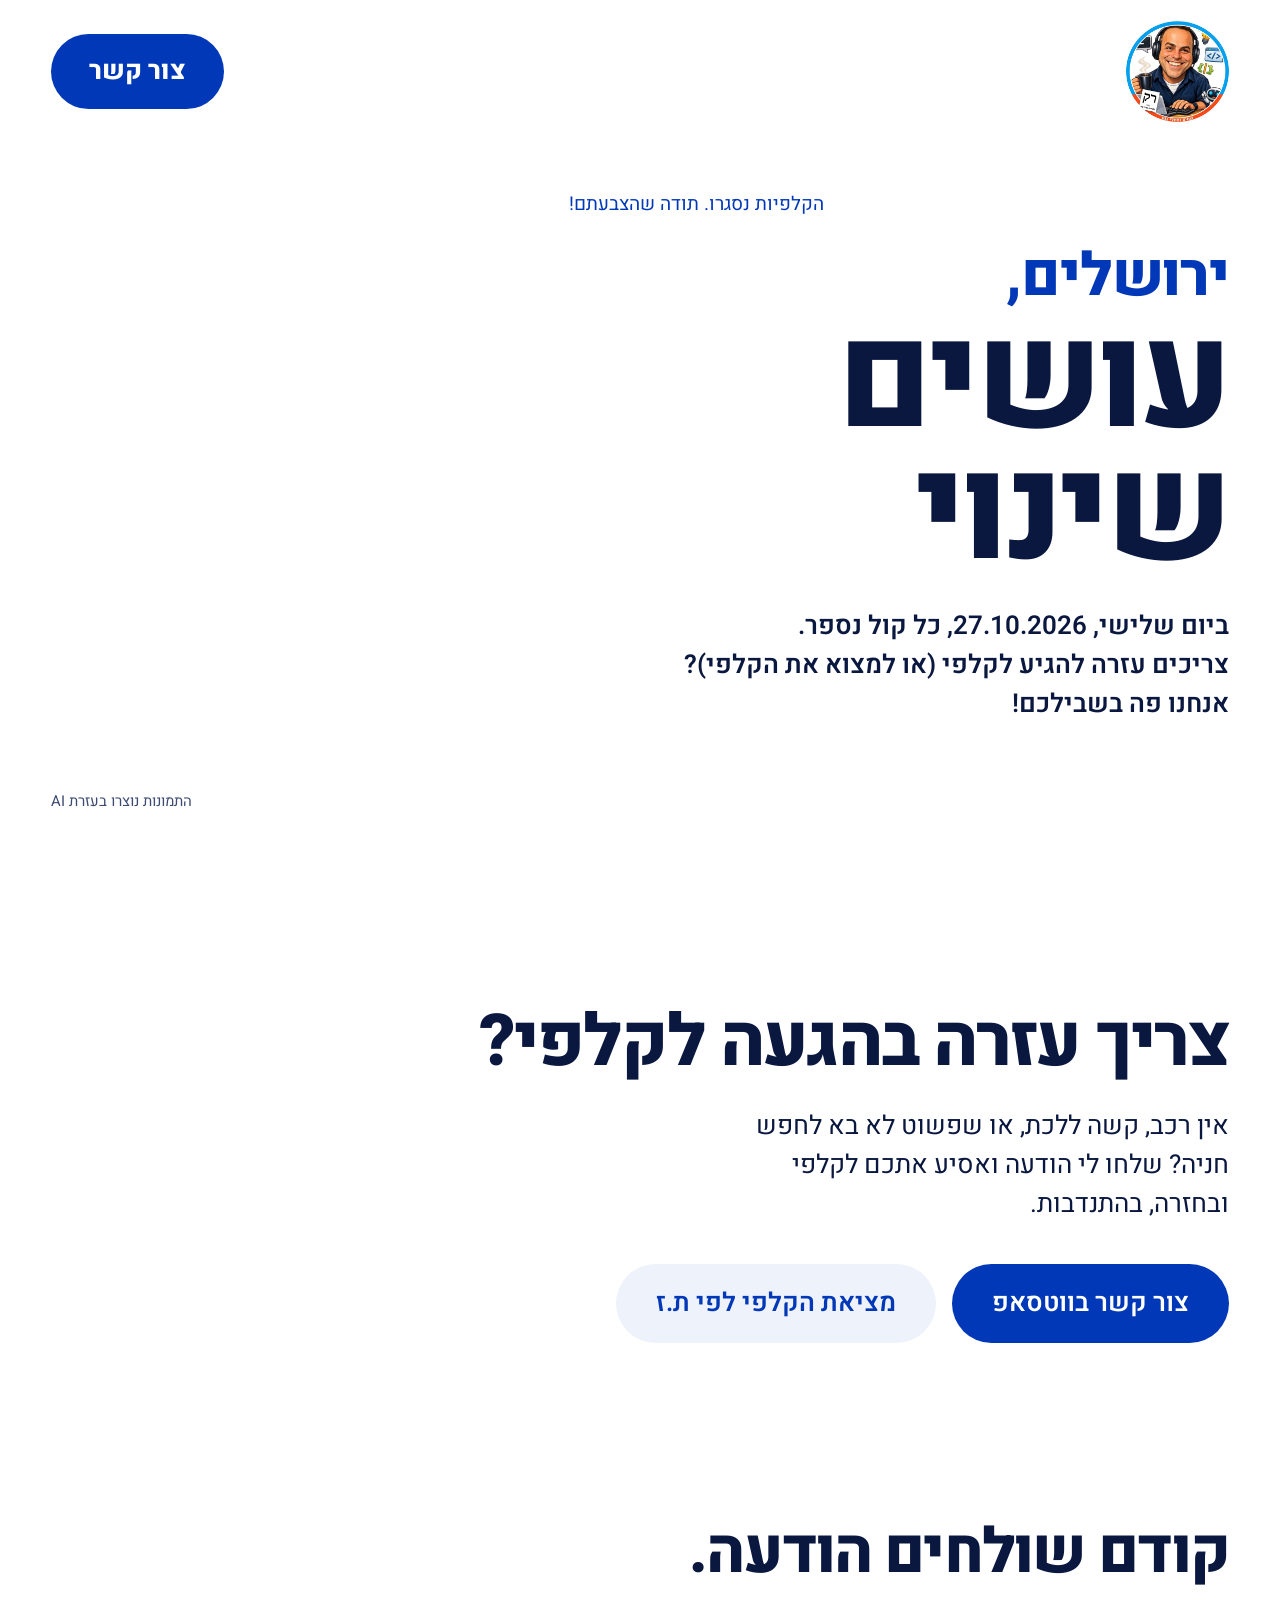
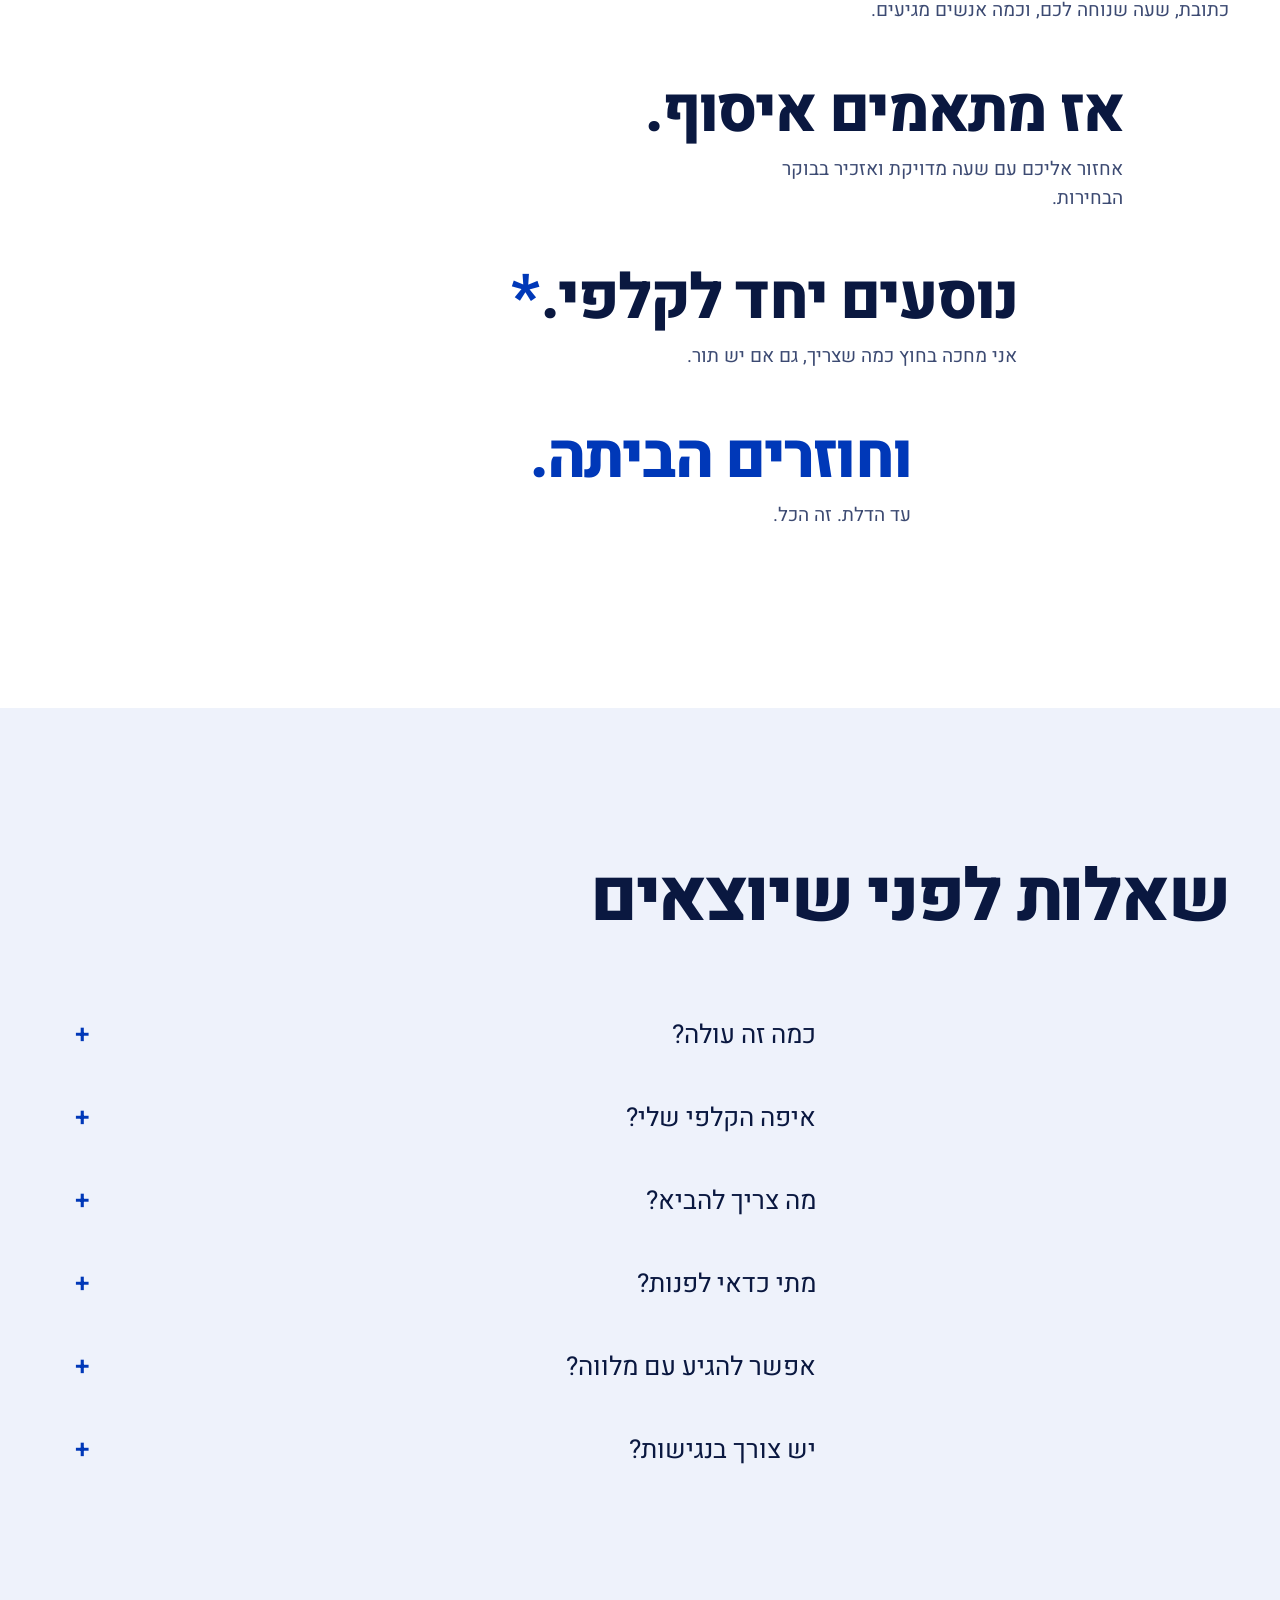
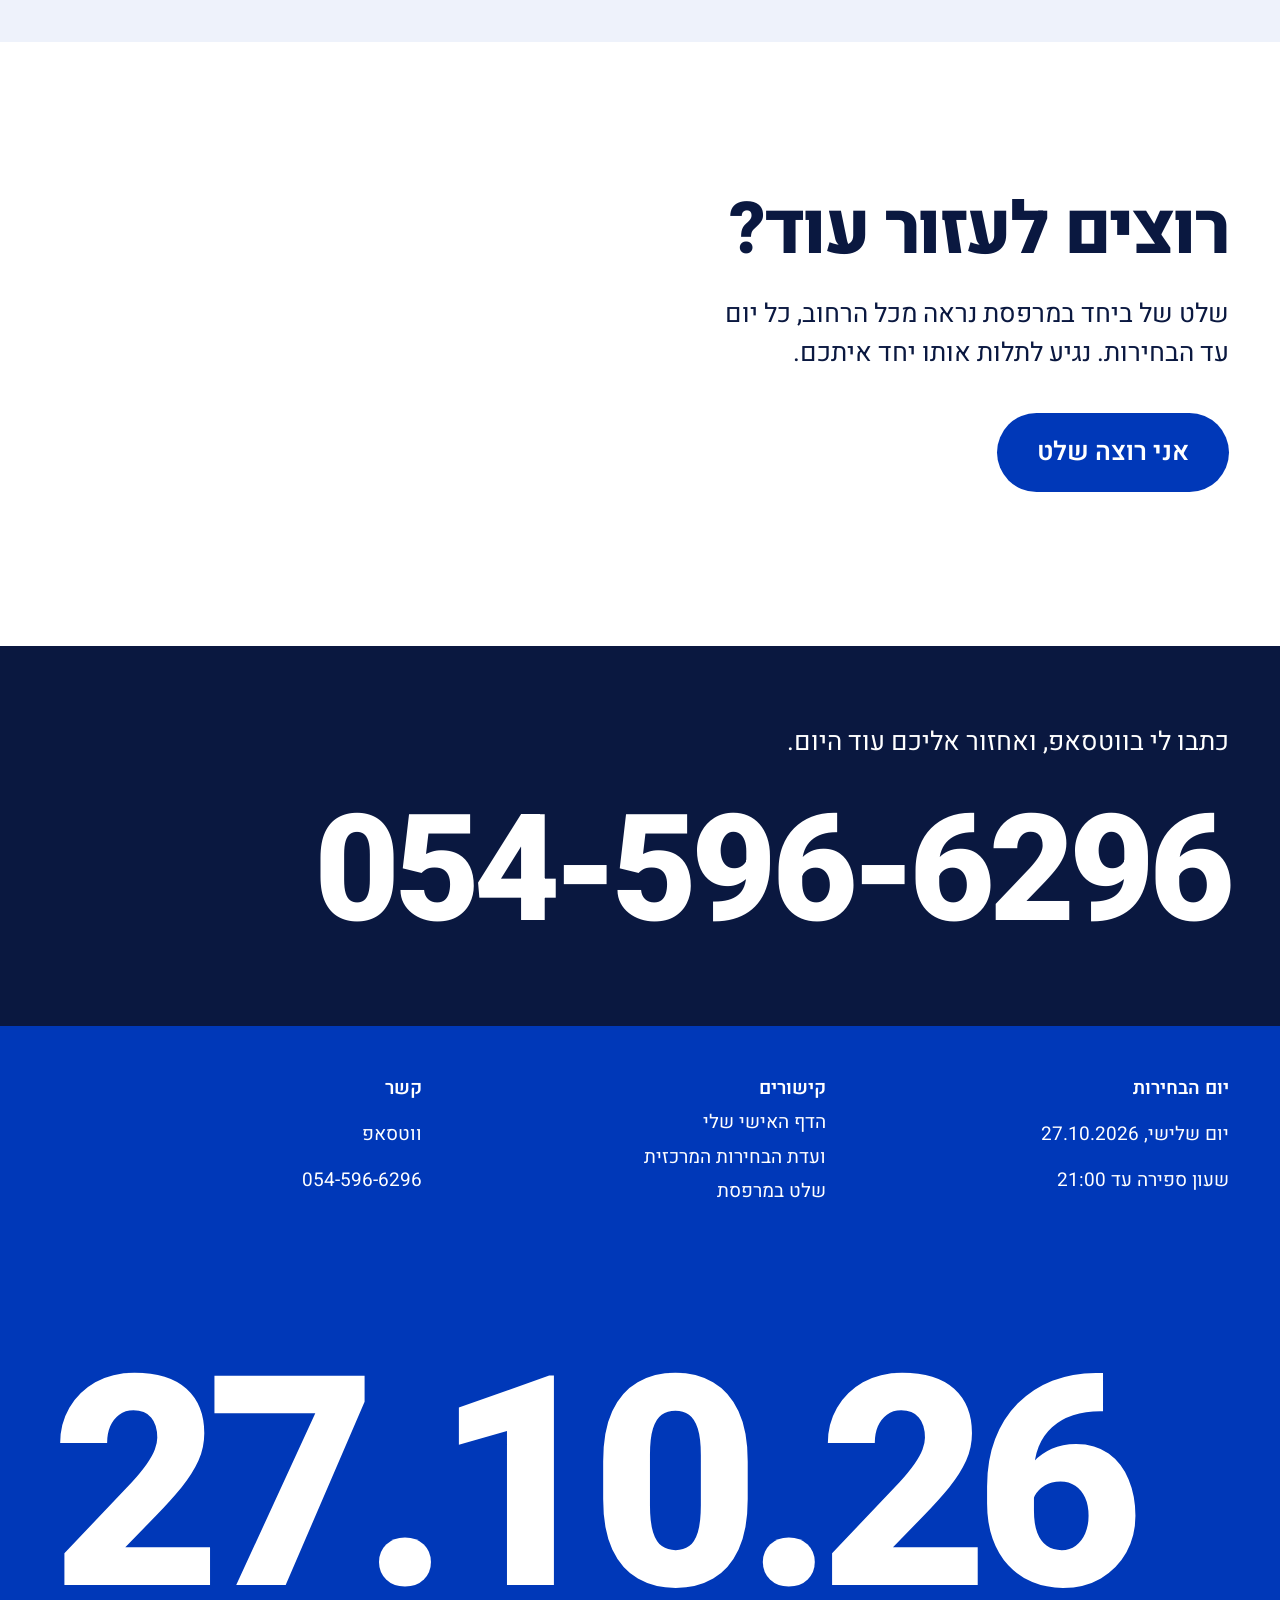
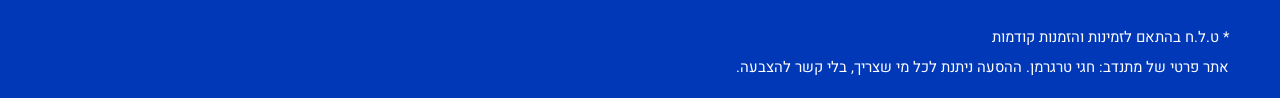
==== commit 5385715a: "Ride page: invite visitors to the balcony-sign page (section after FAQ + footer link) Co-Authored-By" ====
--- a/index.html
+++ b/index.html
@@ -107,6 +107,14 @@
     </div>
   </section>
 
+  <section class="sign" aria-labelledby="sign-title">
+    <h2 id="sign-title" class="head reveal">רוצים לעזור עוד?</h2>
+    <p class="ask__text reveal">שלט של ביחד במרפסת נראה מכל הרחוב, כל יום עד הבחירות. נגיע לתלות אותו יחד איתכם.</p>
+    <div class="ask__actions reveal">
+      <a class="btn btn--blue btn--big" href="https://election-sign-2026.onrender.com/" target="_blank" rel="noopener">אני רוצה שלט</a>
+    </div>
+  </section>
+
   <section class="contact" aria-label="יצירת קשר">
     <p class="contact__line reveal">כתבו לי בווטסאפ, ואחזור אליכם עוד היום.</p>
     <a class="contact__number js-wa reveal" href="https://wa.me/972545966296" target="_blank" rel="noopener" dir="ltr">054-596-6296</a>
@@ -116,7 +124,7 @@
 <footer class="foot">
   <div class="foot__cols">
     <ul><li>יום הבחירות</li><li>יום שלישי, 27.10.2026</li><li>שעון ספירה עד 21:00</li></ul>
-    <ul><li>קישורים</li><li><a href="https://hagaitregerman.onrender.com/" target="_blank" rel="noopener">הדף האישי שלי</a></li><li><a href="https://www.bechirot.gov.il/" target="_blank" rel="noopener">ועדת הבחירות המרכזית</a></li></ul>
+    <ul><li>קישורים</li><li><a href="https://hagaitregerman.onrender.com/" target="_blank" rel="noopener">הדף האישי שלי</a></li><li><a href="https://www.bechirot.gov.il/" target="_blank" rel="noopener">ועדת הבחירות המרכזית</a></li><li><a href="https://election-sign-2026.onrender.com/" target="_blank" rel="noopener">שלט במרפסת</a></li></ul>
     <ul><li>קשר</li><li><a class="js-wa" href="https://wa.me/972545966296" target="_blank" rel="noopener">ווטסאפ</a></li><li dir="ltr">054-596-6296</li></ul>
   </div>
   <p class="foot__mark" dir="ltr" aria-hidden="true">27.10.26</p>
--- a/styles.css
+++ b/styles.css
@@ -135,6 +135,9 @@
 summary:hover { color: var(--blue); }
 details p { margin: 14px 0 4px; max-width: 48ch; }
 
+/* Invitation to the balcony-sign page, between the FAQ and the contact band */
+.sign { padding: clamp(96px, 12vw, 180px) var(--margin); max-width: 1100px; }
+
 /* Contact: the number as display type */
 .contact {
   background: var(--navy); color: var(--blue-ink);
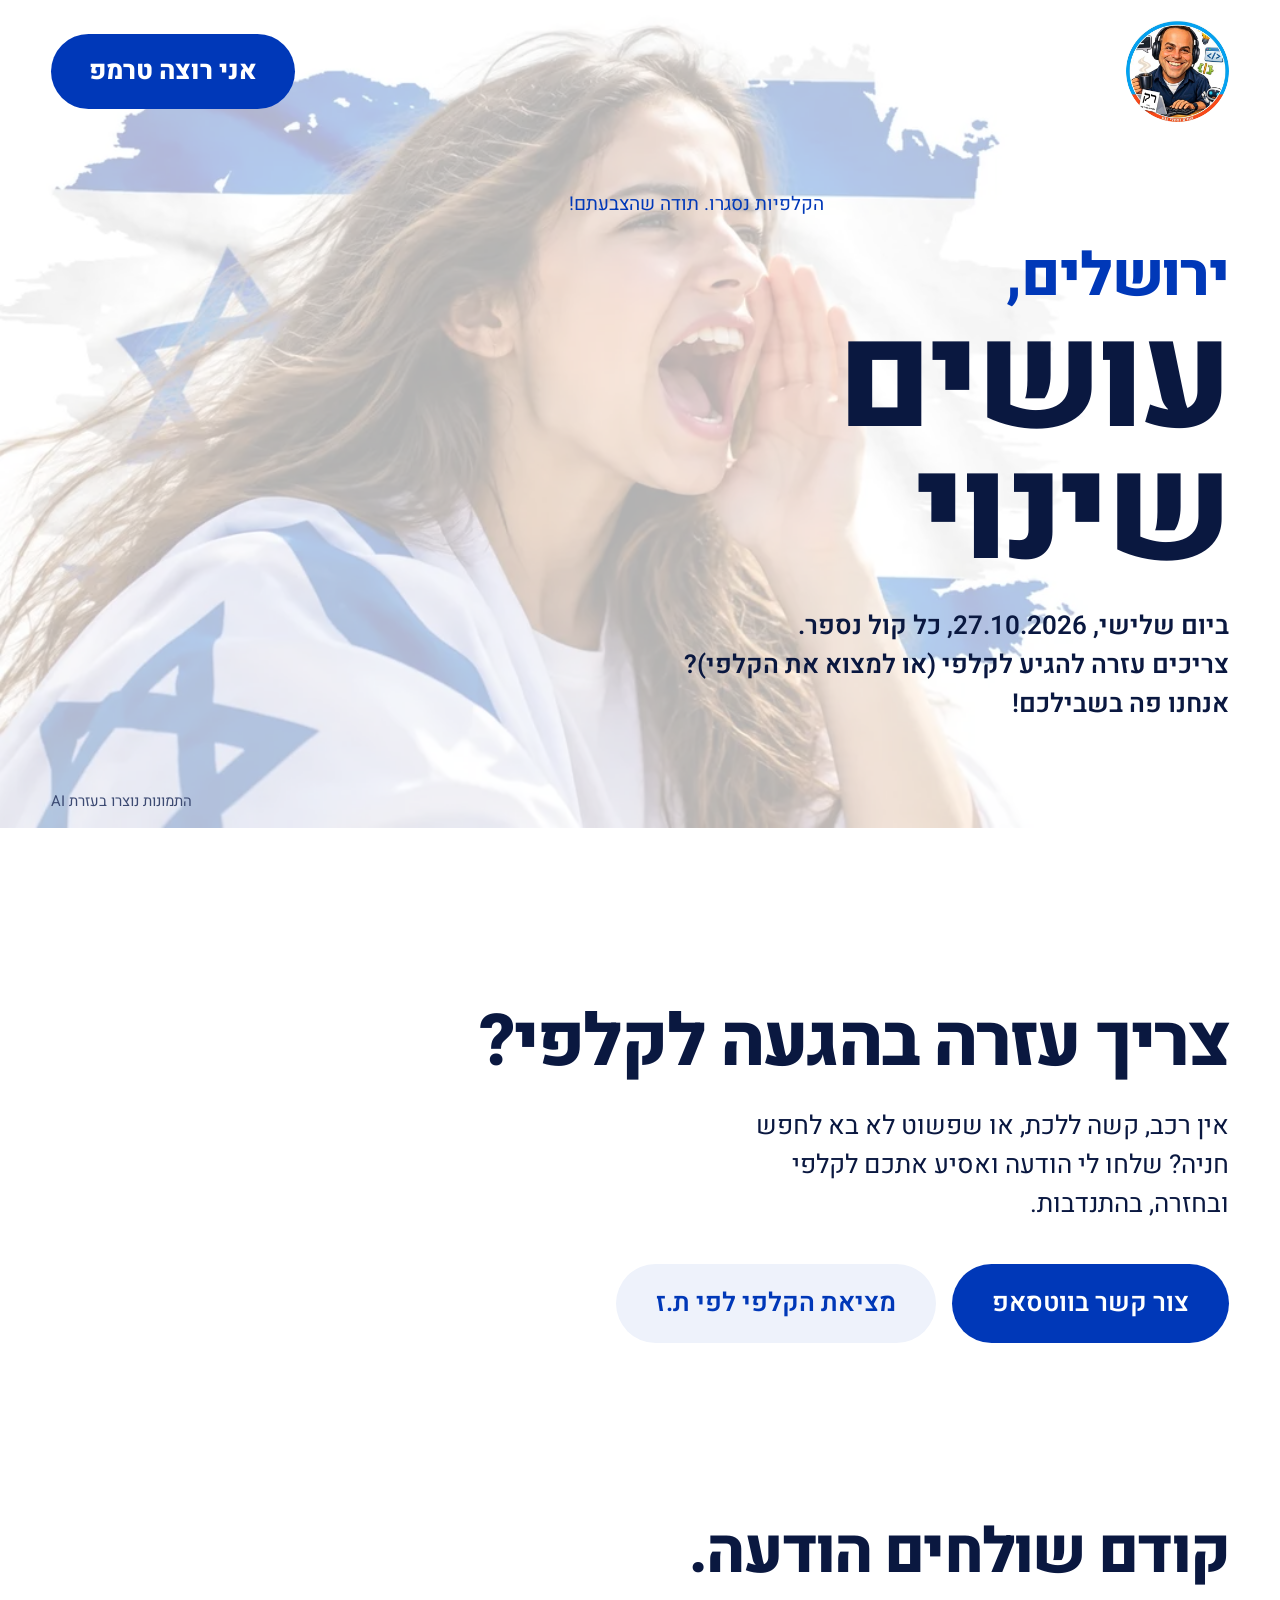
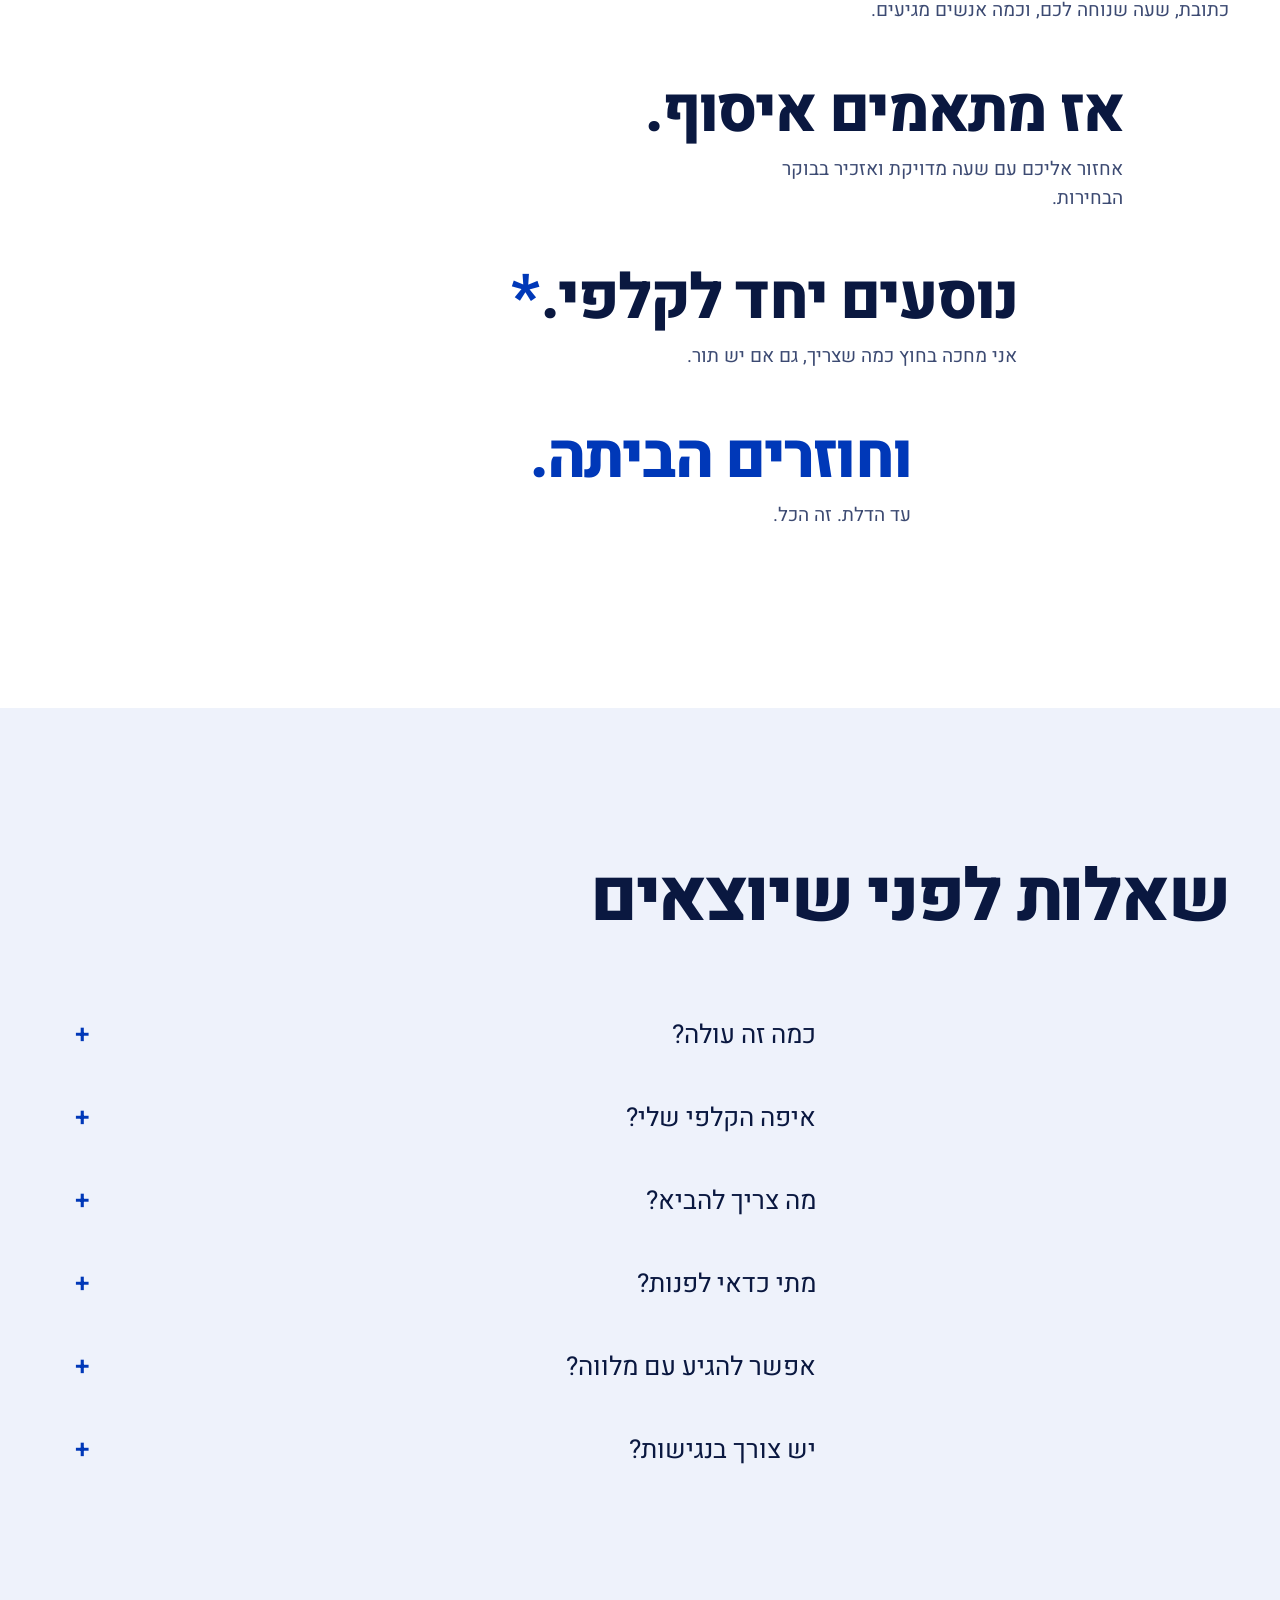
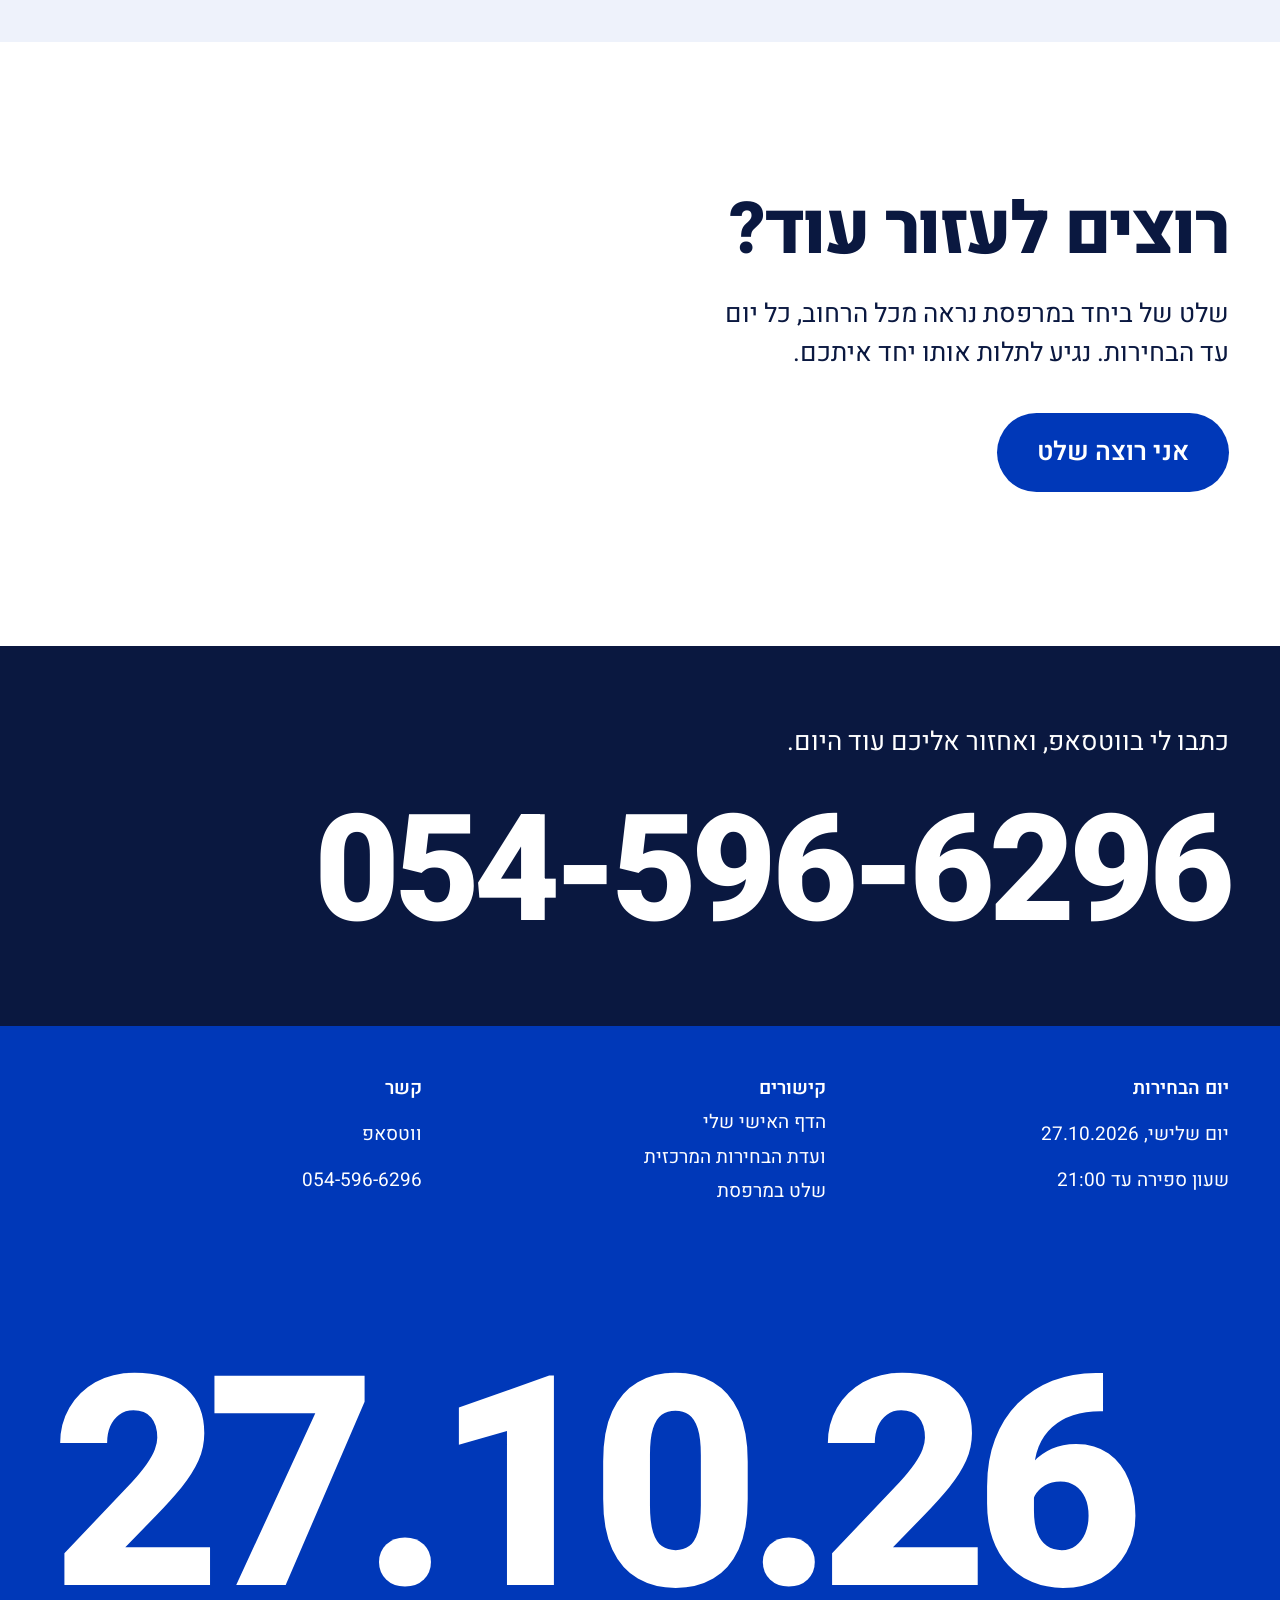
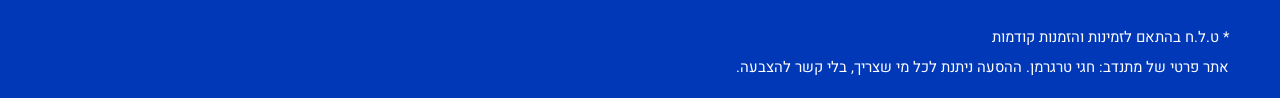
==== commit e5c35cb7: "Ride page: top button reads 'אני רוצה טרמפ' Co-Authored-By: Claude Opus 5.5 <noreply@anthropic.com>" ====
--- a/index.html
+++ b/index.html
@@ -29,7 +29,7 @@
   <a class="me" href="https://hagaitregerman.onrender.com/" target="_blank" rel="noopener" aria-label="לדף האישי שלי (נפתח בלשונית חדשה)">
     <img src="assets/hagai-400.jpg" width="400" height="400" alt="חגי, מתנדב ההסעות">
   </a>
-  <a class="btn btn--blue btn--top js-wa" href="https://wa.me/972545966296" target="_blank" rel="noopener">צור קשר</a>
+  <a class="btn btn--blue btn--top js-wa" href="https://wa.me/972545966296" target="_blank" rel="noopener">אני רוצה טרמפ</a>
 </header>
 
 <main>
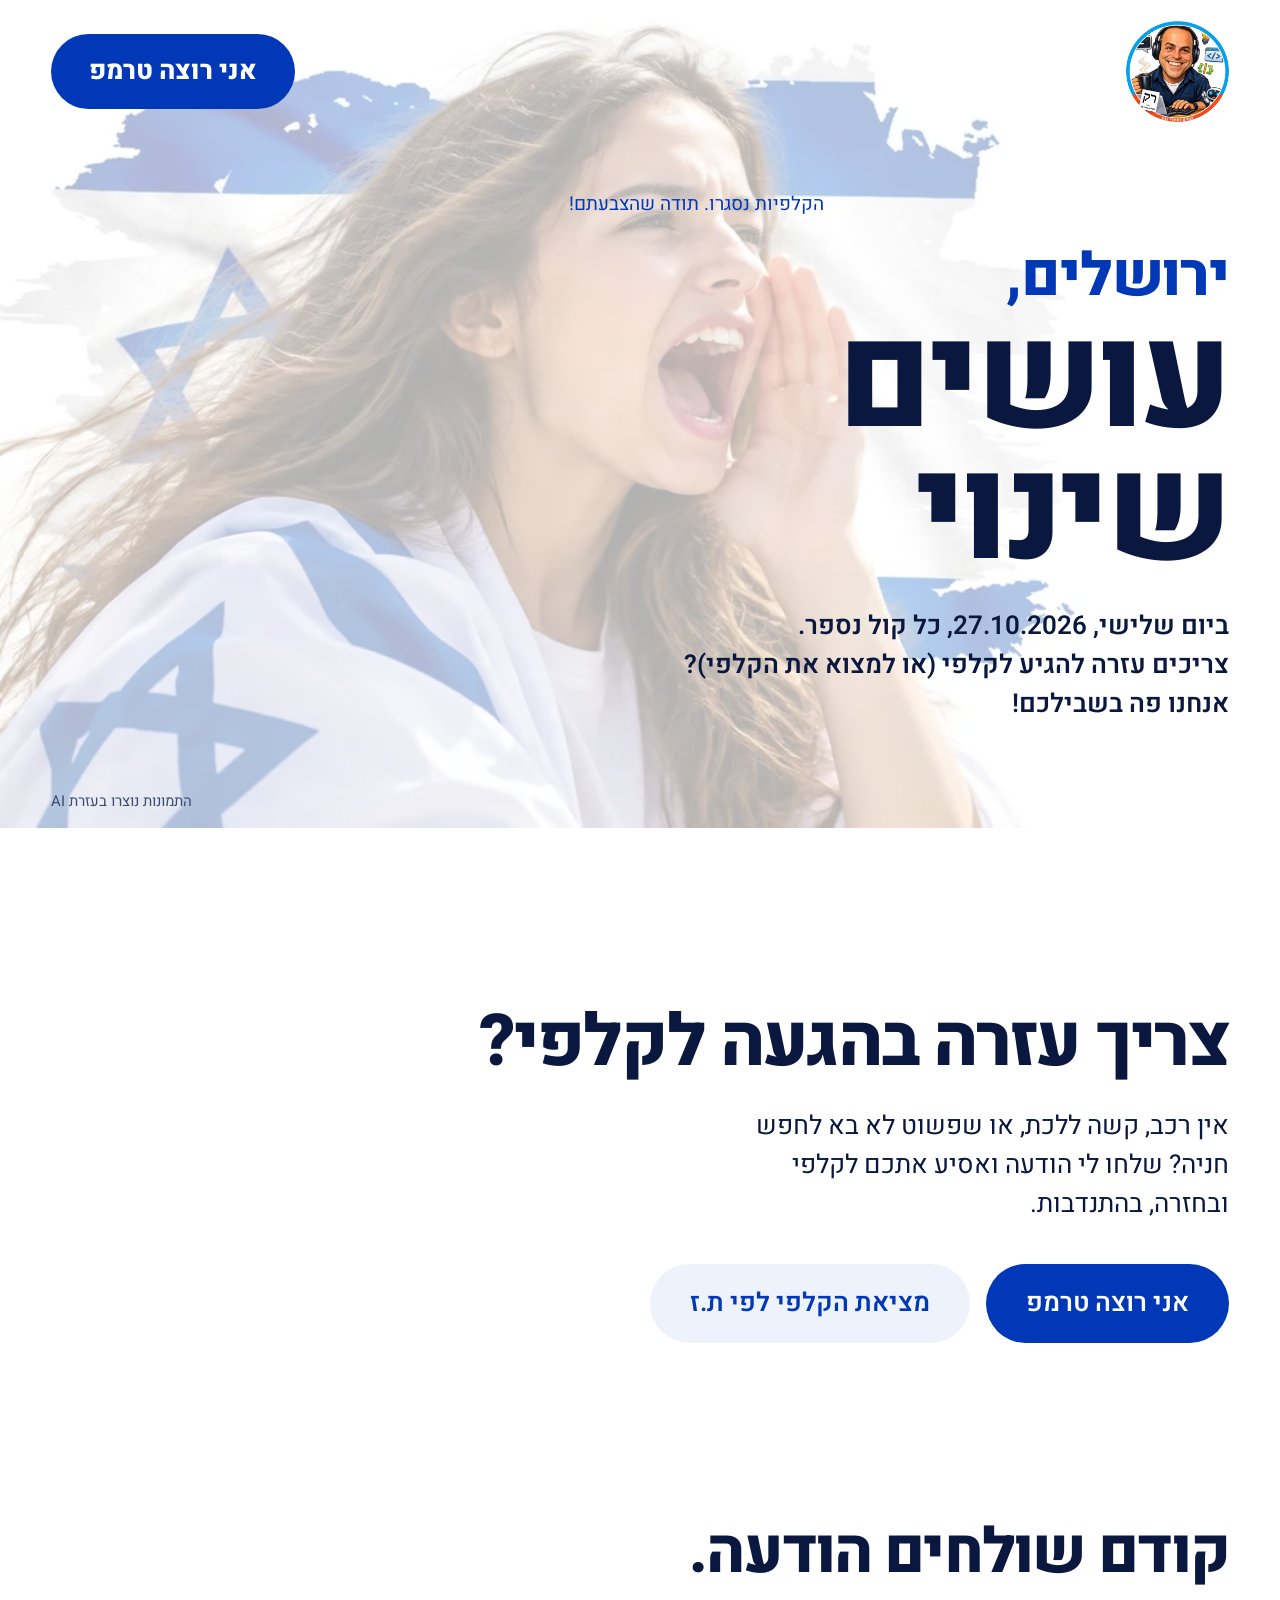
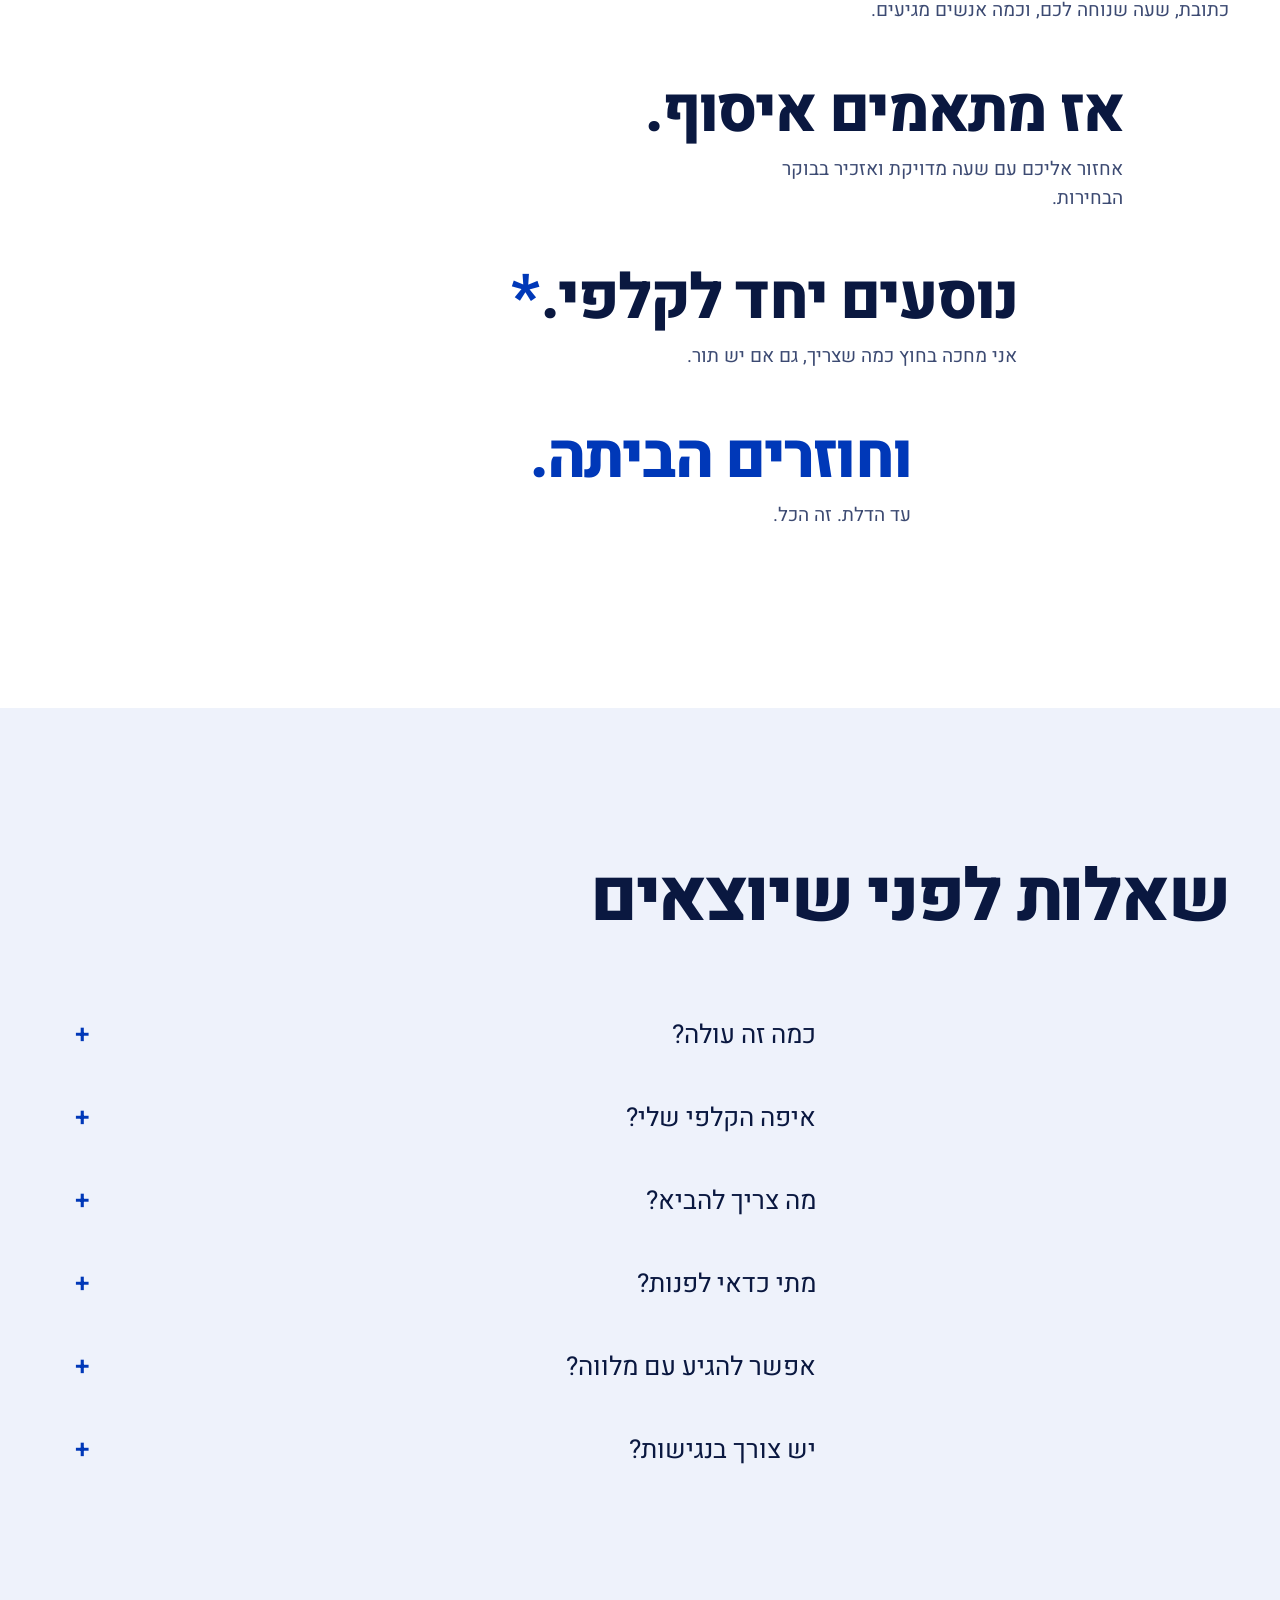
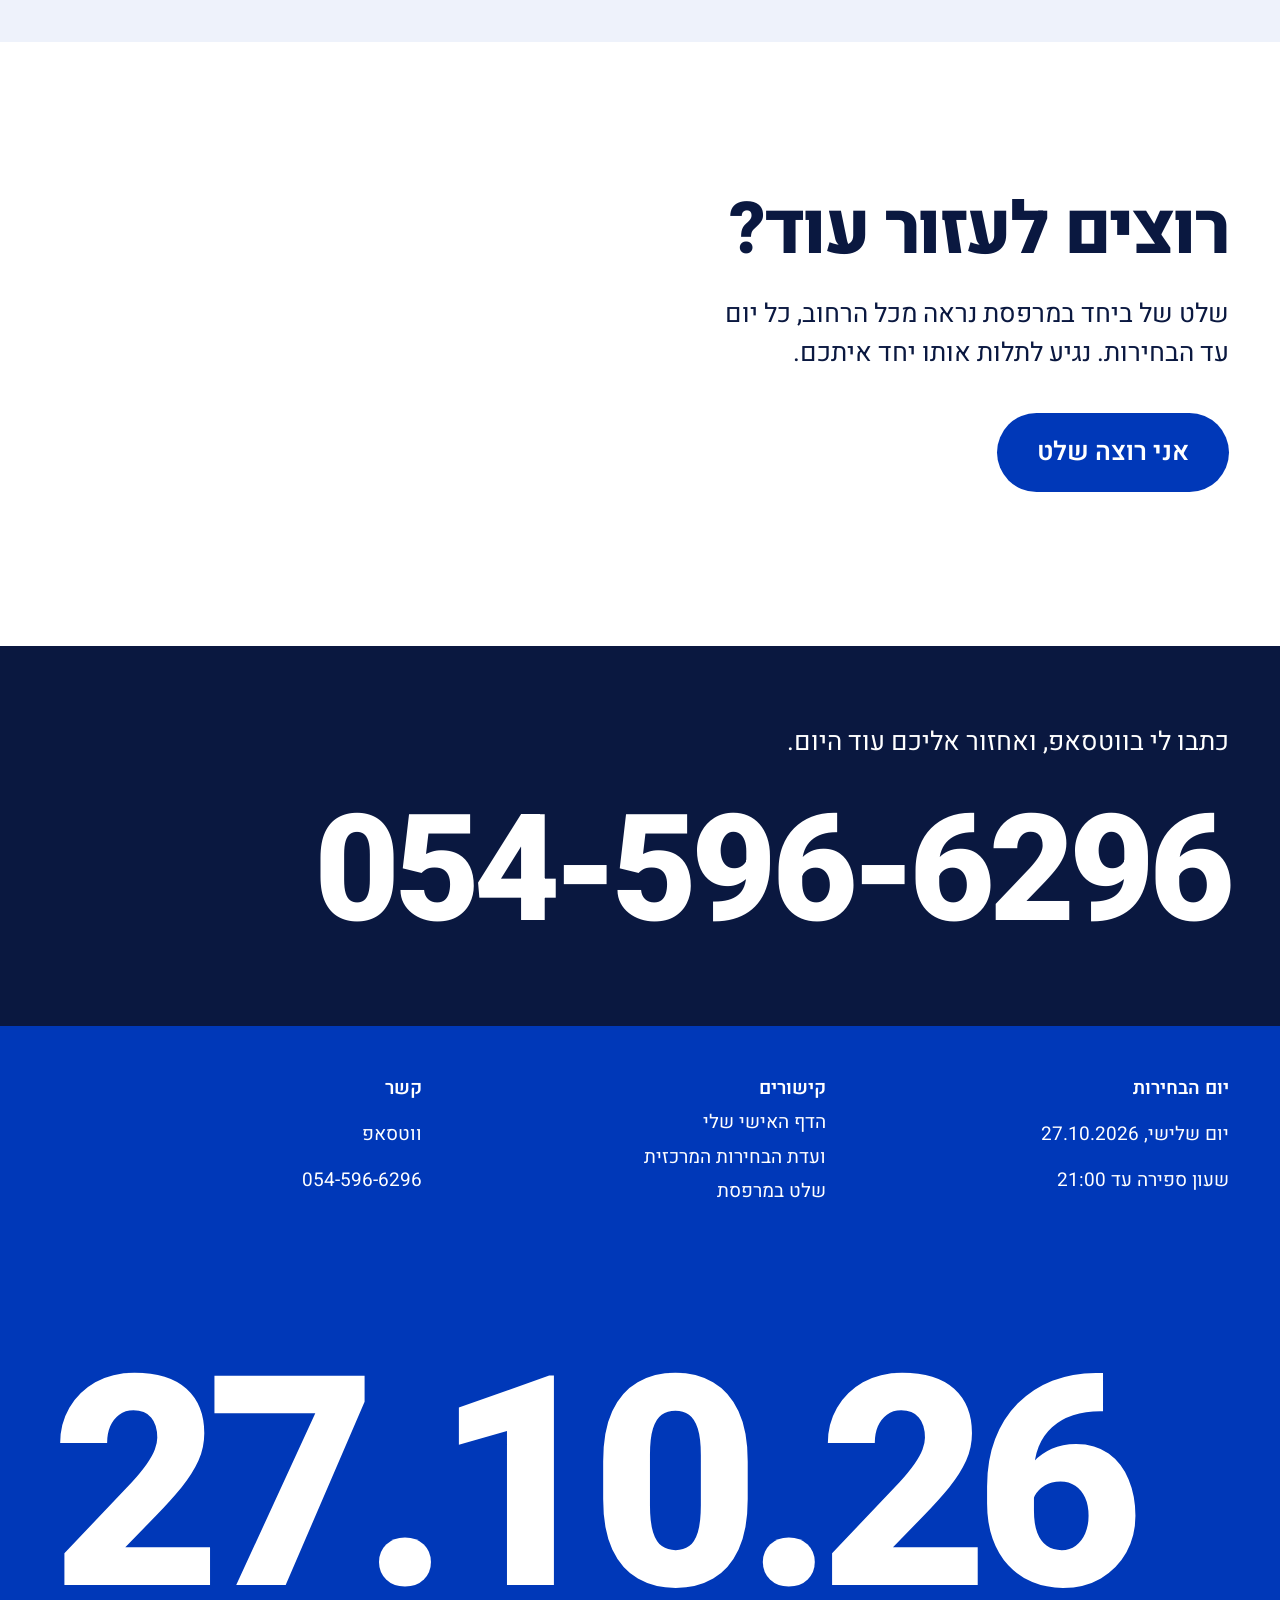
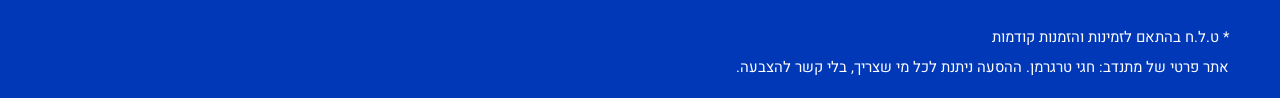
==== commit 8fa4cffd: "Ride page: WhatsApp button reads 'אני רוצה טרמפ' Co-Authored-By: Claude Opus 5.5 <noreply@anthropic." ====
--- a/index.html
+++ b/index.html
@@ -83,7 +83,7 @@
     <h2 id="q2" class="head reveal">צריך עזרה בהגעה לקלפי?</h2>
     <p class="ask__text reveal">אין רכב, קשה ללכת, או שפשוט לא בא לחפש חניה? שלחו לי הודעה ואסיע אתכם לקלפי ובחזרה, בהתנדבות.</p>
     <div class="ask__actions reveal">
-      <a class="btn btn--blue btn--big js-wa" href="https://wa.me/972545966296" target="_blank" rel="noopener">צור קשר בווטסאפ</a>
+      <a class="btn btn--blue btn--big js-wa" href="https://wa.me/972545966296" target="_blank" rel="noopener">אני רוצה טרמפ</a>
       <a class="btn btn--soft btn--big" href="https://www.gov.il/apps/moin/bocharim/" target="_blank" rel="noopener">מציאת הקלפי לפי ת.ז</a>
     </div>
   </section>
